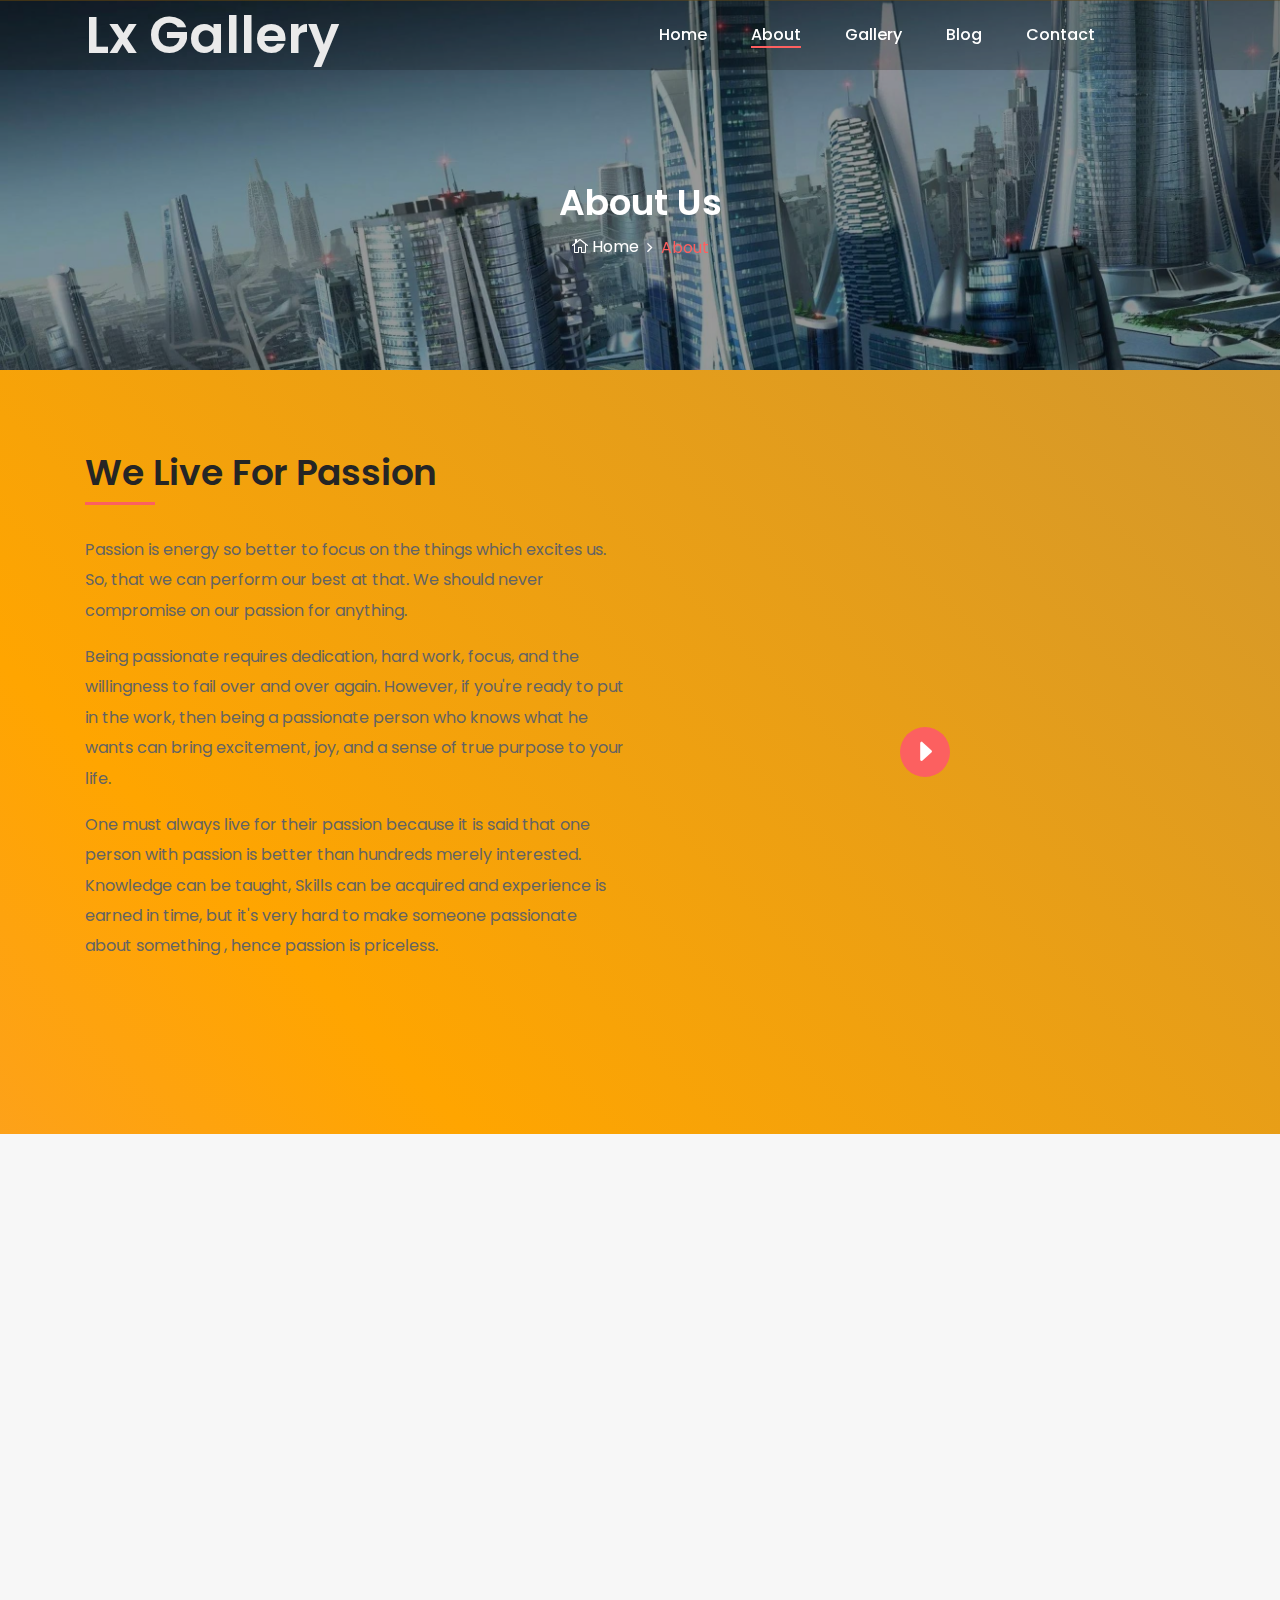
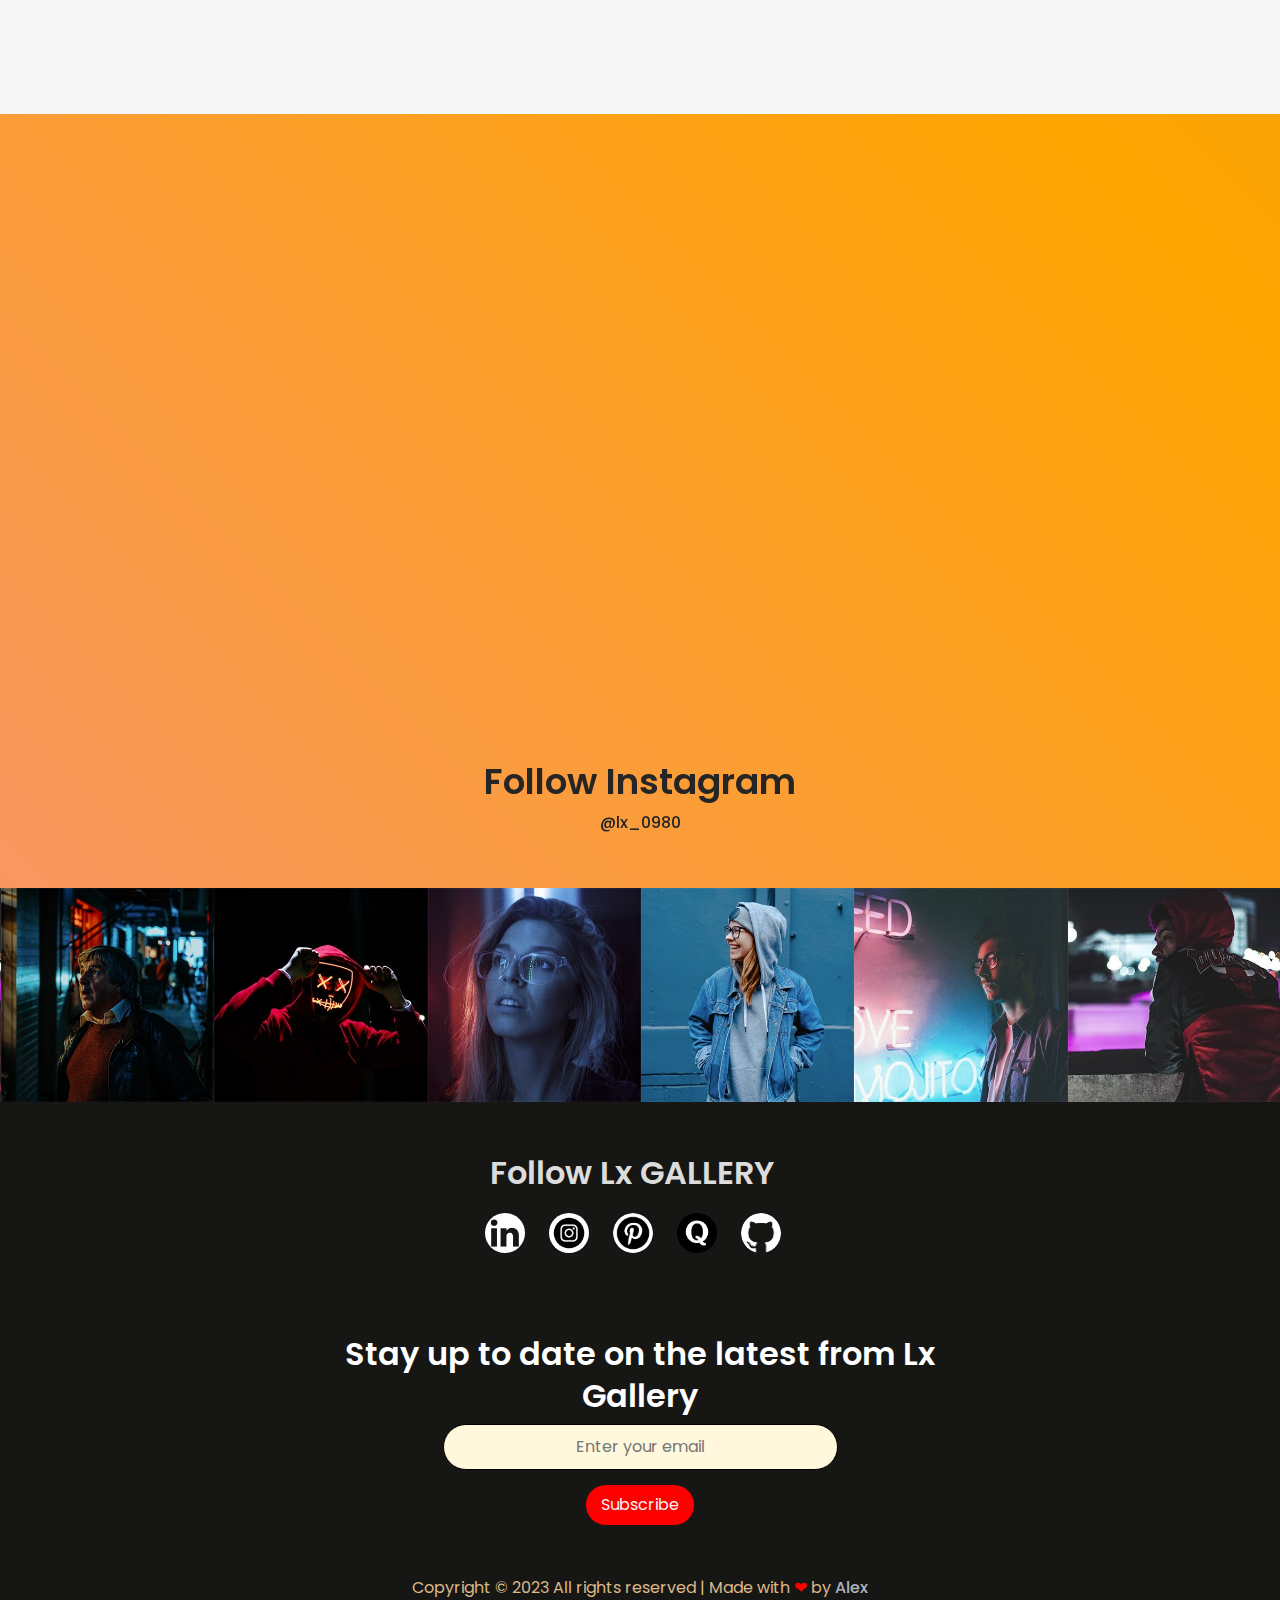
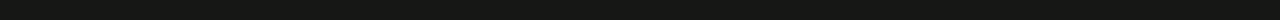
==== about.html @ 96fead8a "We go again" ====
<!DOCTYPE html>
<html lang="en">

<!-- Mirrored from preview.colorlib.com/theme/lx/about.html by HTTrack Website Copier/3.x [XR&CO'2014], Mon, 04 Oct 2021 17:30:33 GMT -->

<head>
    <meta charset="UTF-8">
    <meta name="description" content="">
    <meta http-equiv="X-UA-Compatible" content="IE=edge">
    <meta name="viewport" content="width=device-width, initial-scale=1, shrink-to-fit=no">

    <title>Lx Gallery | About</title>
    <link rel="stylesheet" href="https://cdnjs.cloudflare.com/ajax/libs/font-awesome/6.0.0-beta2/css/all.min.css"
        integrity="sha512-YWzhKL2whUzgiheMoBFwW8CKV4qpHQAEuvilg9FAn5VJUDwKZZxkJNuGM4XkWuk94WCrrwslk8yWNGmY1EduTA=="
        crossorigin="anonymous" referrerpolicy="no-referrer" />
    <link rel="icon" href="img/core-img/favicon.png">

    <link rel="stylesheet" href="A.style.css.pagespeed.cf.0VivtDGN1d.css">

    <style>
        h1 {
            color: #eaeaea;
        }

        @media only screen and (max-width: 767px) {
            h1 {
                font-size: 1.8rem;
            }

            .classy-nav-container .classy-navbar .nav-brand {
                max-width: fit-content;
                margin-right: 15px;
            }
        }
    </style>
</head>

<body>

    <div id="preloader">
        <div class="loader"></div>
    </div>


    <div class="top-search-area">
        <div class="modal fade" id="searchModal" tabindex="-1" role="dialog" aria-hidden="true">
            <div class="modal-dialog modal-dialog-centered" role="document">
                <div class="modal-content">
                    <div class="modal-body">

                        <button type="button" class="btn close-btn" data-dismiss="modal" style="font-size: 18px;"><i
                                class="fas fa-times-circle"></i> </button>

                        <form action="https://preview.colorlib.com/theme/lx/index.html" method="post">
                            <input type="search" name="top-search-bar" class="form-control"
                                placeholder="Search and hit enter...">
                            <button type="submit">Search</button>
                        </form>
                    </div>
                </div>
            </div>
        </div>
    </div>



    <header class="header-area">

        <div class="main-header-area">
            <div class="classy-nav-container breakpoint-off">
                <div class="container">

                    <nav class="classy-navbar justify-content-between" id="lxNav">

                        <a class="nav-brand" href="index.html">
                            <h1>Lx Gallery</h1>
                        </a>

                        <div class="classy-navbar-toggler">
                            <span class="navbarToggler"><span></span><span></span><span></span></span>
                        </div>

                        <div class="classy-menu">

                            <div class="classycloseIcon">
                                <div class="cross-wrap"><span class="top"></span><span class="bottom"></span></div>
                            </div>

                            <div class="classynav">
                                <ul id="nav">
                                    <li><a href="index.html">Home</a></li>
                                    <li class="active"><a href="about.html">About</a></li>
                                    <li><a href="gallery.html">Gallery</a></li>
                                    <li><a href="blog.html">Blog</a></li>
                                    <li><a href="contact.html">Contact</a></li>
                                </ul>

                                <div class="search-icon" data-toggle="modal" data-target="#searchModal"> <i
                                        class="fa fa-search" aria-hidden="true"></i> </div>
                            </div>

                        </div>
                    </nav>
                </div>
            </div>
        </div>
    </header>


    <section class="breadcrumb-area bg-img bg-overlay jarallax" style="background-image: url(img/lx-imges/lx4.jpg);">
        <div class="container h-100">
            <div class="row h-100 align-items-center">
                <div class="col-12">
                    <div class="breadcrumb-content text-center">
                        <h2 class="page-title">About Us</h2>
                        <nav aria-label="breadcrumb">
                            <ol class="breadcrumb justify-content-center">
                                <li class="breadcrumb-item"><a href="index.html"><i class="icon_house_alt"></i> Home</a>
                                </li>
                                <li class="breadcrumb-item active" aria-current="page">About</li>
                            </ol>
                        </nav>
                    </div>
                </div>
            </div>
        </div>
    </section>


    <div class="about-us-area section-padding-80-0 clearfix">
        <div class="container">
            <div class="row align-items-center">
                <div class="col-12 col-lg-6">
                    <div class="about-us-content mb-80">
                        <h3 class="wow fadeInUp" data-wow-delay="100ms">We Live For Passion</h3>
                        <div class="line wow fadeInUp" data-wow-delay="200ms"></div>
                        <p class="wow fadeInUp simple-text-color" data-wow-delay="300ms">Passion is energy so better to
                            focus on the
                            things which excites us. So, that we can perform our best at that. We should never
                            compromise on our passion for anything.</p>
                        <p class="wow fadeInUp simple-text-color" data-wow-delay="250ms">Being passionate requires
                            dedication, hard work,
                            focus, and the willingness to fail over and over again. However, if you're ready to put in
                            the work, then being a passionate person who knows what he wants can bring excitement, joy,
                            and a sense of true purpose to your life.</p>
                        <p class="wow fadeInUp simple-text-color" data-wow-delay="400ms">One must always live for their
                            passion because it
                            is said that one person with passion is better than hundreds merely interested. Knowledge
                            can be taught, Skills can be
                            acquired and experience is earned in time, but it's very hard to make someone passionate
                            about something , hence passion is priceless.</p>
                        <a class="btn lx-btn btn-2 mt-30 wow fadeInUp" data-wow-delay="300ms"
                            href="contact.html">Contact Us</a>
                    </div>
                </div>
                <div class="col-12 col-lg-6">
                    <div class="about-video-area mb-80 wow fadeInUp" data-wow-delay="100ms">
                        <img src="https://i.ibb.co/8MHrgJZ/ELYSIAN-FIELDS-3030.jpg" alt="">
                        <div class="video-icon">
                            <a target="__blank" class="video-play-btn" onclick="redirect()"><i
                                    class="arrow_triangle-right"></i></a>
                        </div>
                    </div>
                </div>
            </div>
        </div>
    </div>


    <section class="why-choose-us-area bg-gray section-padding-80-0 clearfix">
        <div class="container">
            <div class="row">
                <div class="col-12">
                    <div class="section-heading text-center wow fadeInUp" data-wow-delay="100ms">
                        <h2>Why Choose Us</h2>
                    </div>
                </div>
            </div>
            <div class="row">

                <div class="col-md-6 col-lg-4">
                    <div class="why-choose-us-content text-center mb-80 wow fadeInUp" data-wow-delay="100ms">
                        <div class="chosse-us-icon">
                            <i class="fa fa-film" aria-hidden="true"></i>
                        </div>
                        <h4>High Quality Images</h4>
                        <p>Images and photography fascinates everybody but we believe in quality and provide High
                            quality images which are best to see, to show, to set. </p>
                    </div>
                </div>

                <div class="col-md-6 col-lg-4">
                    <div class="why-choose-us-content text-center mb-80 wow fadeInUp" data-wow-delay="300ms">
                        <div class="chosse-us-icon">
                            <i class="fa fa-pencil" aria-hidden="true"></i>
                        </div>
                        <h4>Abundant Experience</h4>
                        <p>Experiences makes a man perfect at everything. With a sufficient abundant experienced
                            phtographers we provide you the best images.</p>
                    </div>
                </div>

                <div class="col-md-6 col-lg-4">
                    <div class="why-choose-us-content text-center mb-80 wow fadeInUp" data-wow-delay="500ms">
                        <div class="chosse-us-icon">
                            <i class="fa fa-camera" aria-hidden="true"></i>
                        </div>
                        <h4>Modern Equipments</h4>
                        <p>With modern and updated equipments we are able to capture every moment in an attractive
                            manner. We use latest equipments.</p>
                    </div>
                </div>
            </div>
        </div>
    </section>


    <section class="our-team-area section-padding-80-50">
        <div class="container">
            <div class="row">
                <div class="col-12">
                    <div class="section-heading text-center wow fadeInUp" data-wow-delay="100ms">
                        <h2>Our Team</h2>
                    </div>
                </div>
            </div>
            <div class="row">

                <div class="col-md-6 col-xl-3">
                    <div class="team-content-area text-center mb-30 wow fadeInUp" data-wow-delay="100ms">
                        <div class="member-thumb">
                            <img src="img/bg-img/0AIB_github.jpg" alt="">
                        </div>
                        <h5>Lx</h5>
                        <span>Developer</span>
                        <div class="member-social-info">
                            <a href="https://github.com/0AIB" target="_blank" style="font-size: 18px; "><i
                                    class="fab fa-github" aria-hidden="true"></i></a>
                            <a href="https://www.twitter.com/Lx0980" target="_blank" style="font-size: 18px; "> <i
                                    class="fa fa-twitter" aria-hidden="true"></i> </a>
                            <a href="https://www.linkedin.com/in/lx-rn-1310b0256" target="_blank"
                                style="font-size: 18px; "> <i class="fa fa-linkedin" aria-hidden="true"></i> </a>
                            <a href="https://in.pinterest.com/Lx0980" target="_blank" style="font-size: 18px; "> <i
                                    class="fa fa-pinterest" aria-hidden="true"></i> </a>
                        </div>
                    </div>
                </div>

                <div class="col-md-6 col-xl-3">
                    <div class="team-content-area text-center mb-30 wow fadeInUp" data-wow-delay="300ms">
                        <div class="member-thumb">
                            <img src="img/bg-img/20.jpg" alt="">
                        </div>
                        <h5>Tommy Kim</h5>
                        <span>Photographer</span>
                        <div class="member-social-info">
                            <a href="https://www.facebook.com" target="_blank" style="font-size: 18px; "><i
                                    class="fab fa-facebook" aria-hidden="true"></i></a>
                            <a href="https://www.twitter.com/Lx0980/" target="_blank" style="font-size: 18px; "> <i
                                    class="fa fa-twitter" aria-hidden="true"></i> </a>
                            <a href="https://www.linkedin.com/in/lx-rn-1310b0256" target="_blank"
                                style="font-size: 18px; "> <i class="fa fa-linkedin" aria-hidden="true"></i> </a>
                            <a href="https://in.pinterest.com/Lx0980/" target="_blank" style="font-size: 18px; "> <i
                                    class="fa fa-pinterest" aria-hidden="true"></i> </a>
                        </div>
                    </div>
                </div>

                <div class="col-md-6 col-xl-3">
                    <div class="team-content-area text-center mb-30 wow fadeInUp" data-wow-delay="500ms">
                        <div class="member-thumb">
                            <img src="img/bg-img/21.jpg" alt="">
                        </div>
                        <h5>Max McCormick</h5>
                        <span>Photographer</span>
                        <div class="member-social-info">
                            <a href="https://t.me/LxChatGroup" target="_blank" style="font-size: 18px; "><i
                                    class="fab fa-telegram" aria-hidden="true"></i></a>
                            <a href="https://www.twitter.com/Lx0980" target="_blank" style="font-size: 18px; "> <i
                                    class="fa fa-twitter" aria-hidden="true"></i> </a>
                            <a href="https://www.linkedin.com/in/lx-rn-1310b0256" target="_blank"
                                style="font-size: 18px; "> <i class="fa fa-linkedin" aria-hidden="true"></i> </a>
                            <a href="https://in.pinterest.com/Lx0980" target="_blank" style="font-size: 18px; "> <i
                                    class="fa fa-pinterest" aria-hidden="true"></i> </a>
                        </div>
                    </div>
                </div>

                <div class="col-md-6 col-xl-3">
                    <div class="team-content-area text-center mb-30 wow fadeInUp" data-wow-delay="700ms">
                        <div class="member-thumb">
                            <img src="img/bg-img/22.jpg" alt="">
                        </div>
                        <h5>Robert Ward</h5>
                        <span>Photographer</span>
                        <div class="member-social-info">
                            <a href="https://t.me/LxChatGroup" target="_blank" style="font-size: 18px; "><i
                                    class="fab fa-telegram" aria-hidden="true"></i></a>
                            <a href="https://www.twitter.com/Lx0980" target="_blank" style="font-size: 18px; "> <i
                                    class="fa fa-twitter" aria-hidden="true"></i> </a>
                            <a href="https://www.linkedin.com/in/lx-rn-1310b0256/" target="_blank"
                                style="font-size: 18px; "> <i class="fa fa-linkedin" aria-hidden="true"></i> </a>
                            <a href="https://in.pinterest.com/Lx0980" target="_blank" style="font-size: 18px; "> <i
                                    class="fa fa-pinterest" aria-hidden="true"></i> </a>
                        </div>
                    </div>
                </div>
            </div>
        </div>
    </section>


    <div class="follow-area clearfix">
        <div class="container">
            <div class="row">
                <div class="col-12">
                    <div class="section-heading text-center">
                        <h2>Follow Instagram</h2>
                        <p><a href="https://www.instagram.com/lx_0980/">@lx_0980</a></p>
                    </div>
                </div>
            </div>
        </div>

        <div class="instragram-feed-area owl-carousel">

            <div class="single-instagram-item">
                <img src="img/bg-img/x11.jpg.pagespeed.ic.EUL6KdRKnX.jpg" alt="">
                <div class="instagram-hover-content text-center d-flex align-items-center justify-content-center">
                    <a href="#" style="font-size: 18px;">
                        <i class="fa fa-instagram" aria-hidden="true"></i>
                        <span>Lx_0980</span>
                    </a>
                </div>
            </div>

            <div class="single-instagram-item">
                <img src="img/bg-img/x12.jpg.pagespeed.ic.KtvCPGmp2L.jpg" alt="">
                <div class="instagram-hover-content text-center d-flex align-items-center justify-content-center">
                    <a href="#" style="font-size: 18px;">
                        <i class="fa fa-instagram" aria-hidden="true"></i>
                        <span>Lx_0980</span>
                    </a>
                </div>
            </div>

            <div class="single-instagram-item">
                <img src="img/bg-img/x13.jpg.pagespeed.ic.Yyn_qfYWhe.jpg" alt="">
                <div class="instagram-hover-content text-center d-flex align-items-center justify-content-center">
                    <a href="#" style="font-size: 18px;">
                        <i class="fa fa-instagram" aria-hidden="true"></i>
                        <span>Lx_0980</span>
                    </a>
                </div>
            </div>

            <div class="single-instagram-item">
                <img src="img/bg-img/x14.jpg.pagespeed.ic.HrODpshf0G.jpg" alt="">
                <div class="instagram-hover-content text-center d-flex align-items-center justify-content-center">
                    <a href="#" style="font-size: 18px;">
                        <i class="fa fa-instagram" aria-hidden="true"></i>
                        <span>Lx_0980</span>
                    </a>
                </div>
            </div>

            <div class="single-instagram-item">
                <img src="img/bg-img/x15.jpg.pagespeed.ic.E9v-lQJEPj.jpg" alt="">
                <div class="instagram-hover-content text-center d-flex align-items-center justify-content-center">
                    <a href="#" style="font-size: 18px;">
                        <i class="fa fa-instagram" aria-hidden="true"></i>
                        <span>Lx_0980</span>
                    </a>
                </div>
            </div>

            <div class="single-instagram-item">
                <img src="img/bg-img/x16.jpg.pagespeed.ic._rIX_EXu7n.jpg" alt="">
                <div class="instagram-hover-content text-center d-flex align-items-center justify-content-center">
                    <a href="#" style="font-size: 18px;">
                        <i class="fa fa-instagram" aria-hidden="true"></i>
                        <span>Lx_0980</span>
                    </a>
                </div>
            </div>
        </div>
    </div>


    <footer>
        <div class="wrapper">
            <div class="containerUp">
                <div class="social-info">
                    <h2>Follow Lx GALLERY</h2>
                    <div class="icons">

                        <a href="https://www.linkedin.com/in/lx-rn-1310b0256" target="_blank"><img
                                src="./img/footer-icons/pinpng.com-linkedin-png-533635.png"></a>
                        <a href="https://www.instagram.com/lx_0980" target="_blank"><img
                                src="./img/footer-icons/insta.jpg"></a>
                         <a href="https://in.pinterest.com/Lx0980/" target="_blank"><img
                                src="./img/footer-icons/pinterest-new.png"></a>
                        <a href="https://www.quora.com/profile/Lx0980" target="_blank"><img
                                src="./img/footer-icons/quora.png"></a>
                        <a href="https://github.com/0AIB" target="_blank"><img
                                src="./img/footer-icons/gtihub.png"></a>

                    </div>
                </div>
                <div class="connect">
                    <h2>Stay up to date on the latest from Lx Gallery</h2>
                    <form>
                        <input type="email" placeholder="Enter your email">
                        <button>Subscribe</button>
                    </form>
                </div>
            </div>
            <hr>
            <div class="containerDown">
                <div class="last">
                    <p>Copyright © 2023 All rights reserved | Made with <span class="heart">❤</span> by <a href="#"
                            target="_blank">Alex</a></p>
                </div>
            </div>
        </div>
    </footer>


    <script src="js/jquery.min.js"></script>

    <script src="js/popper.min.js%2bbootstrap.min.js.pagespeed.jc.9S4FA15Zn6.js"></script>
    <script>
        eval(mod_pagespeed_2mSwO3vn68);
    </script>

    <script>
        eval(mod_pagespeed_aQrG1NKKxL);
    </script>

    <script src="js/lx.bundle.js"></script>

    <script src="js/default-assets/active.js"></script>

    <script async src="https://www.googletagmanager.com/gtag/js?id=UA-23581568-13"></script>
    <script>
        window.dataLayer = window.dataLayer || [];
        function redirect() {
            window.location.href = "https://youtu.be/9WZVhs7TDdA"
        }
        function gtag() {
            dataLayer.push(arguments);
        }
        gtag('js', new Date());

        gtag('config', 'UA-23581568-13');
    </script>
    <script defer src="../../../static.cloudflareinsights.com/beacon.min.js"
        data-cf-beacon='{"rayId":"6990232658ee1baa","token":"cd0b4b3a733644fc843ef0b185f98241","version":"2021.9.0","si":100}'></script>
</body>

<!-- Mirrored from preview.colorlib.com/theme/lx/about.html by HTTrack Website Copier/3.x [XR&CO'2014], Mon, 04 Oct 2021 17:30:38 GMT -->

</html>
---- A.style.css.pagespeed.cf.0VivtDGN1d.css ----
@import url(https://fonts.googleapis.com/css?family=Poppins:100,200,300,400,500,600,700);
@import url(css/bootstrap.min.css);
@import url(css/animate.css);
@import url(css/default-assets/classy-nav.css);
@import url(css/owl.carousel.min.css);
@import url(css/magnific-popup.css);
@import url(css/font-awesome.min.css);
@import url(css/default-assets/themify-icons.css);
@import url(css/style.css);
* {
  margin: 0;
  padding: 0
}

body {
  font-family: "Poppins", sans-serif;
  font-weight: 400;
  font-size: 16px;
  position: relative;
  z-index: auto
}

h1, h2, h3, h4, h5, h6 {
  font-family: "Poppins", sans-serif;
  color: #252525;
  line-height: 1.3;
  font-weight: 600
}

a, a:active, a:focus, a:hover {
  color: #252525;
  text-decoration: none;
  -webkit-transition-duration: 500ms;
  -o-transition-duration: 500ms;
  transition-duration: 500ms;
  outline: none;
  font-weight: 500
}

li {
  list-style: none
}

p {
  line-height: 1.9;
  color: #636363;
  font-size: 16px;
  font-weight: 400
}

img {
  width: 100%;
  height: auto
}

ul {
  margin: 0;
  padding: 0
}

ul li {
  margin: 0;
  padding: 0
}

.bg-overlay {
  position: relative;
  z-index: 1
}

.bg-overlay::after {
  position: absolute;
  content: "";
  height: 100%;
  width: 100%;
  top: 0;
  left: 0;
  z-index: -1;
  background-color: rgba(0, 0, 0, .4)
}

.bg-img {
  background-position: center center!important;
  background-size: cover!important;
  background-repeat: no-repeat!important
}

.jarallax {
  position: relative;
  z-index: 0
}

.jarallax>.jarallax-img {
  position: absolute;
  object-fit: cover;
  font-family: 'object-fit: cover';
  top: 0;
  left: 0;
  width: 100%;
  height: 100%;
  z-index: -1
}

.mfp-image-holder .mfp-close, .mfp-iframe-holder .mfp-close {
  position: fixed;
  z-index: 100;
  color: #fff;
  right: 20px;
  text-align: center;
  padding-right: 0;
  width: 100%;
  top: 20px;
  width: 30px;
  background: #fc6060;
  height: 30px;
  line-height: 30px
}

img.mfp-img {
  -webkit-box-shadow: 0 2px 40px 8px rgba(15, 15, 15, .15);
  box-shadow: 0 2px 40px 8px rgba(15, 15, 15, .15)
}

button.mfp-close, button.mfp-arrow {
  background: #fc6060
}

.mfp-bottom-bar {
  display: none!important
}

.mfp-bg {
  background-color: #000
}

.bg-transparent {
  background-color: transparent!important
}

.bg-gray {
  background-color: #f7f7f7!important
}

textarea:focus, input:focus {
  outline: none
}

textarea:invalid, input:invalid, textarea:required, input:required {
  box-shadow: none!important
}

.border {
  border-color: #ebebeb
}

.mfp-arrow-left::after {
  border-right-color: transparent
}

.mfp-arrow-left::before {
  border-right-color: #fff
}

.mfp-arrow-right::after {
  border-left-color: transparent
}

.mfp-arrow-right::before {
  border-left-color: #fff
}

.mt-15 {
  margin-top: 15px
}

.mt-30 {
  margin-top: 30px
}

.mt-40 {
  margin-top: 40px
}

.mt-50 {
  margin-top: 50px
}

.mt-70 {
  margin-top: 70px
}

.mt-80 {
  margin-top: 80px
}

.mt-100 {
  margin-top: 100px
}

.mt-150 {
  margin-top: 150px
}

.mr-15 {
  margin-right: 15px
}

.mr-30 {
  margin-right: 30px
}

.mr-50 {
  margin-right: 50px
}

.mr-100 {
  margin-right: 100px
}

.mb-10 {
  margin-bottom: 10px
}

.mb-15 {
  margin-bottom: 15px
}

.mb-30 {
  margin-bottom: 30px
}

.mb-40 {
  margin-bottom: 40px
}

.mb-50 {
  margin-bottom: 50px
}

.mb-60 {
  margin-bottom: 60px
}

.mb-70 {
  margin-bottom: 70px
}

.mb-80 {
  margin-bottom: 80px
}

.mb-100 {
  margin-bottom: 100px
}

.ml-15 {
  margin-left: 15px
}

.ml-30 {
  margin-left: 30px
}

.ml-50 {
  margin-left: 50px
}

.ml-100 {
  margin-left: 100px
}

.pt-50 {
  padding-top: 50px!important
}

.section-padding-80 {
  padding-top: 80px;
  padding-bottom: 80px
}

.section-padding-0-80 {
  padding-top: 0;
  padding-bottom: 80px
}

.section-padding-80-0 {
  padding-top: 80px;
  padding-bottom: 0
}

.section-padding-80-50 {
  padding-top: 80px;
  padding-bottom: 50px
}

.section-padding-100 {
  padding-top: 100px;
  padding-bottom: 100px
}

.section-padding-0-100 {
  padding-top: 0;
  padding-bottom: 100px
}

.section-padding-100-0 {
  padding-top: 100px;
  padding-bottom: 0
}

#preloader {
  position: fixed;
  width: 100%;
  height: 100%;
  z-index: 9999999;
  top: 0;
  left: 0;
  background-color: #fff;
  display: -webkit-box;
  display: -ms-flexbox;
  display: flex;
  -webkit-box-align: center;
  -ms-flex-align: center;
  align-items: center;
  -webkit-box-pack: center;
  -ms-flex-pack: center;
  justify-content: center;
  overflow: hidden
}

.loader, .loader:before, .loader:after {
  border-radius: 50%;
  width: 2.5em;
  height: 2.5em;
  -webkit-animation-fill-mode: both;
  animation-fill-mode: both;
  -webkit-animation: load7 1.8s infinite ease-in-out;
  animation: load7 1.8s infinite ease-in-out
}

.loader {
  margin-top: -20px;
  color: #fc6060;
  font-size: 6px;
  position: relative;
  -webkit-transform: translateZ(0);
  -ms-transform: translateZ(0);
  transform: translateZ(0);
  -webkit-animation-delay: -.16s;
  animation-delay: -.16s
}

.loader:before, .loader:after {
  content: '';
  position: absolute;
  top: 0
}

.loader:before {
  left: -3.5em;
  -webkit-animation-delay: -.32s;
  animation-delay: -.32s
}

.loader:after {
  left: 3.5em
}

@-webkit-keyframes load7 {
  0%, 80%, 100% {
    box-shadow: 0 2.5em 0 -1.3em;
  }
  40% {
    box-shadow: 0 2.5em 0 0;
  }
}

@keyframes load7 {
  0%, 80%, 100% {
    box-shadow: 0 2.5em 0 -1.3em;
  }
  40% {
    box-shadow: 0 2.5em 0 0;
  }
}

.section-heading {
  position: relative;
  z-index: 1;
  margin-bottom: 50px
}

.section-heading h2 {
  font-size: 36px;
  text-transform: capitalize;
  margin-bottom: 5px;
  display: block;
  line-height: 1.2
}

@media only screen and (max-width:767px) {
  .section-heading h2 {
    font-size: 24px
  }
}

.section-heading p {
  margin-bottom: 0
}

.section-heading.white p, .section-heading.white h2 {
  color: #fff
}

#scrollUp {
  position: fixed;
  right: 40px;
  font-size: 20px;
  line-height: 40px;
  width: 40px;
  height: 40px;
  bottom: 40px;
  background-color: #fc6060;
  color: #fff;
  text-align: center;
  -webkit-transition-duration: 500ms;
  -o-transition-duration: 500ms;
  transition-duration: 500ms;
  border-radius: 50%;
  -webkit-box-shadow: 0 2px 40px 8px rgba(15, 15, 15, .15);
  box-shadow: 0 2px 40px 8px rgba(15, 15, 15, .15);
  z-index: 15962536
}

@media only screen and (max-width:767px) {
  #scrollUp {
    right: 20px;
    bottom: 20px
  }
}

#scrollUp:focus, #scrollUp:hover {
  background-color: #000;
  color: #fff
}

.btn:focus {
  box-shadow: none
}

.lx-btn {
  position: relative;
  z-index: 1;
  min-width: 160px;
  height: 46px;
  line-height: 42px;
  font-size: 16px;
  font-weight: 500;
  display: inline-block;
  padding: 0 30px;
  text-align: center;
  text-transform: capitalize;
  background-color: transparent;
  color: #fff;
  border: 2px solid #fc6060;
  border-radius: 60px;
  -webkit-transition-duration: 500ms;
  -o-transition-duration: 500ms;
  transition-duration: 500ms
}

.lx-btn.btn-2 {
  color: #252525
}

.lx-btn:focus, .lx-btn:hover {
  font-weight: 500;
  -webkit-box-shadow: 0 2px 40px 8px rgba(15, 15, 15, .15);
  box-shadow: 0 2px 40px 8px rgba(15, 15, 15, .15);
  background-color: #fc6060;
  color: #fff
}

.badges-btn {
  background-color: #ebebeb;
  padding: 5px 15px;
  display: inline-block;
  color: #636363;
  font-size: 12px;
  font-weight: 500;
  text-transform: uppercase;
  border-radius: 2px;
  -webkit-transition-duration: 500ms;
  -o-transition-duration: 500ms;
  transition-duration: 500ms;
  letter-spacing: 1px
}

.badges-btn:hover, .badges-btn:focus {
  background-color: #fc6060;
  color: #fff;
  font-weight: 500
}

.header-area {
  position: fixed;
  z-index: 100;
  width: 100%;
  -webkit-transition-duration: 500ms;
  -o-transition-duration: 500ms;
  transition-duration: 500ms;
  background-color: transparent
}

.header-area .search-icon {
  position: relative;
  z-index: 1;
  margin-left: 80px
}

.header-area .search-icon i {
  font-size: 18px;
  color: #fff;
  cursor: pointer;
  transition: 0.5s;
}
.header-area .search-icon i:hover {
  transition: 0.5s;
  color: #fc6060;
}

.top-search-area .modal {
  background-color: rgba(0, 0, 0, .7)
}

.top-search-area .modal-content .modal-body {
  padding: 50px
}

.top-search-area .modal-content .modal-body button.close-btn {
  position: absolute;
  top: 15px;
  right: 15px;
  z-index: 10;
  font-size: 14px
}

.top-search-area .modal-content .modal-body button.close-btn.btn {
  padding: 0;
  background-color: transparent
}

.top-search-area form {
  width: 100%;
  position: relative;
  z-index: 1
}

.top-search-area form input {
  width: 100%;
  height: 50px;
  border: none;
  -webkit-box-shadow: 0 0 30px 15px rgba(0, 0, 0, .08);
  box-shadow: 0 0 30px 15px rgba(0, 0, 0, .08);
  border-radius: 6px;
  font-size: 12px;
  font-style: italic;
  padding: 0 20px
}

.top-search-area form input:focus {
  -webkit-box-shadow: 0 0 30px 15px rgba(0, 0, 0, .08);
  box-shadow: 0 0 30px 15px rgba(0, 0, 0, .08)
}

.top-search-area form button {
  position: absolute;
  width: 100px;
  height: 50px;
  top: 0;
  right: 0;
  z-index: 10;
  border-radius: 0 6px 6px 0;
  border: none;
  background-color: #fc6060;
  font-weight: 600;
  font-size: 14px;
  text-transform: uppercase;
  text-align: center;
  color: #fff;
  cursor: pointer
}

.classy-nav-container {
  background-color: transparent;
  padding: 0
}

.classy-nav-container .classy-navbar {
  -webkit-transition-duration: 500ms;
  -o-transition-duration: 500ms;
  transition-duration: 500ms;
  height: 70px;
  padding: 0
}

@media only screen and (max-width:767px) {
  .classy-nav-container .classy-navbar .nav-brand {
    max-width: fit-content;
    margin-right: 15px
  }
}

.classy-nav-container .classy-navbar .classynav ul li a {
  font-size: 16px;
  text-transform: capitalize;
  color: #fff;
  font-weight: 500;
  padding: 0 20px
}

.classy-nav-container .classy-navbar .classynav ul li a:hover, .classy-nav-container .classy-navbar .classynav ul li a:focus {
  color: #fc6060
}

@media only screen and (min-width:992px) and (max-width:1199px) {
  .classy-nav-container .classy-navbar .classynav ul li a {
    font-size: 14px
  }
}

@media only screen and (min-width:768px) and (max-width:991px) {
  .classy-nav-container .classy-navbar .classynav ul li a {
    font-size: 14px;
    color: #252525
  }
  .classy-nav-container .classy-navbar .classynav ul li a:hover, .classy-nav-container .classy-navbar .classynav ul li a:focus {
    color: #fc6060
  }
}

@media only screen and (max-width:767px) {
  .classy-nav-container .classy-navbar .classynav ul li a {
    font-size: 14px;
    color: #252525
  }
  .classy-nav-container .classy-navbar .classynav ul li a:hover, .classy-nav-container .classy-navbar .classynav ul li a:focus {
    color: #fc6060
  }
}

.classy-nav-container .classy-navbar .classynav ul li.cn-dropdown-item ul li a, .classy-nav-container .classy-navbar .classynav ul li.megamenu-item ul li a {
  font-size: 14px;
  text-transform: capitalize;
  height: 42px;
  line-height: 42px;
  padding: 0 30px;
  color: #252525
}

.classy-nav-container .classy-navbar .classynav ul li.cn-dropdown-item ul li a:focus, .classy-nav-container .classy-navbar .classynav ul li.cn-dropdown-item ul li a:hover, .classy-nav-container .classy-navbar .classynav ul li.megamenu-item ul li a:focus, .classy-nav-container .classy-navbar .classynav ul li.megamenu-item ul li a:hover {
  color: #fc6060
}

.classynav ul li.active a {
  position: relative;
  z-index: 1
}

.classynav ul li.active a::before {
  width: calc(100% - 40px);
  height: 2px;
  background-color: #fc6060;
  position: absolute;
  bottom: 7px;
  left: 0;
  z-index: 1;
  content: '';
  left: 50%;
  transform: translateX(-50%)
}

@media only screen and (min-width:768px) and (max-width:991px) {
  .classynav ul li.active a::before {
    display: none
  }
}

@media only screen and (max-width:767px) {
  .classynav ul li.active a::before {
    display: none
  }
}

.classynav ul li.has-down>a::after, .classynav ul li.has-down.active>a::after, .classynav ul li.megamenu-item>a::after {
  color: #fc6060
}

.breakpoint-off .classynav ul li .dropdown, .breakpoint-off .classynav ul li .megamenu {
  width: 210px;
  -webkit-box-shadow: 0 2px 40px 8px rgba(15, 15, 15, .15);
  box-shadow: 0 2px 40px 8px rgba(15, 15, 15, .15);
  border-radius: 6px
}

.breakpoint-off .classynav ul li .megamenu {
  width: 100%
}

.classy-navbar-toggler .navbarToggler span {
  background-color: #252525
}

.main-header-area {
  position: relative;
  z-index: 1;
  background-color: transparent;
  -webkit-transition-duration: 500ms;
  -o-transition-duration: 500ms;
  transition-duration: 500ms;
  height: 70px;
  background-color: rgba(0, 0, 0, .2)
}

.main-header-area.sticky {
  background-color: #000
}

.classy-navbar-toggler .navbarToggler span {
  background-color: #fff
}

.welcome-area {
  position: relative;
  z-index: 1
}

.welcome-slides {
  position: relative;
  z-index: 1;
  overflow: hidden
}

.welcome-slides .owl-prev, .welcome-slides .owl-next {
  -webkit-transition-duration: 500ms;
  -o-transition-duration: 500ms;
  transition-duration: 500ms;
  width: 66px;
  height: 66px;
  border-radius: 50%;
  background-color: rgba(255, 255, 255, .1);
  position: absolute;
  top: 50%;
  left: 70px;
  margin-top: -33px;
  z-index: 10;
  text-align: center;
  line-height: 70px;
  color: #fff;
  font-size: 30px
}

.welcome-slides .owl-prev:hover, .welcome-slides .owl-prev:focus, .welcome-slides .owl-next:hover, .welcome-slides .owl-next:focus {
  background-color: #fc6060
}

@media only screen and (min-width:768px) and (max-width:991px) {
  .welcome-slides .owl-prev, .welcome-slides .owl-next {
    left: 30px
  }
}

@media only screen and (max-width:767px) {
  .welcome-slides .owl-prev, .welcome-slides .owl-next {
    width: 40px;
    left: 15px;
    height: 40px;
    font-size: 18px;
    line-height: 44px
  }
}

.welcome-slides .owl-next {
  left: auto;
  right: 70px
}

@media only screen and (min-width:768px) and (max-width:991px) {
  .welcome-slides .owl-next {
    right: 30px
  }
}

@media only screen and (max-width:767px) {
  .welcome-slides .owl-next {
    right: 15px
  }
}

.single-welcome-slide {
  position: relative;
  z-index: 2;
  width: 100%;
  height: 880px;
  background-color: #fc6060
}

@media only screen and (min-width:992px) and (max-width:1199px) {
  .single-welcome-slide {
    height: 750px
  }
}

@media only screen and (min-width:768px) and (max-width:991px) {
  .single-welcome-slide {
    height: 750px
  }
}

@media only screen and (max-width:767px) {
  .single-welcome-slide {
    height: 600px
  }
}

.single-welcome-slide .welcome-text {
  position: relative;
  z-index: 1
}

.single-welcome-slide .welcome-text h2 {
  font-weight: 700;
  font-size: 82px;
  display: block;
  margin-bottom: 0;
  background: -webkit-linear-gradient(#ff9696, #ffe89e);
  -webkit-background-clip: text;
  -webkit-text-fill-color: transparent
}

@media only screen and (max-width:767px) {
  .single-welcome-slide .welcome-text h2 {
    font-size: 42px
  }
}

.single-welcome-slide .welcome-text p {
  color: #fff;
  margin-bottom: 50px;
  display: block
}

.single-welcome-slide .welcome-text .hero-mail-contact {
  color: #fff;
  font-style: italic;
  text-decoration: underline
}

.single-welcome-slide .welcome-text .hero-mail-contact:hover, .single-welcome-slide .welcome-text .hero-mail-contact:focus {
  color: #fc6060
}

.footer-content {
  padding: 20px 0
}

.footer-content .copywrite-text {
  position: relative;
  z-index: 1
}

.footer-content .copywrite-text p {
  margin-bottom: 0;
  color: #252525
}

@media only screen and (max-width:767px) {
  .footer-content .copywrite-text p {
    font-size: 12px
  }
}

.footer-content .copywrite-text p a {
  color: #fc6060;
  font-weight: 400
}

@media only screen and (max-width:767px) {
  .footer-content .copywrite-text p a {
    font-size: 12px
  }
  .footer-content .footer-logo a img {
    max-width: 50px
  }
}

.footer-content .social-info a {
  color: #252525;
  font-size: 16px;
  margin-right: 20px
}

.footer-content .social-info a:last-child {
  margin-right: 0
}

@media only screen and (max-width:767px) {
  .footer-content .social-info a {
    margin-right: 5px;
    font-size: 12px
  }
}

.footer-content .social-info a:hover, .footer-content .social-info a:focus {
  color: #fc6060
}

.single-instagram-item {
  position: relative;
  z-index: 1;
  overflow: hidden;
  -webkit-transition-duration: 500ms;
  -o-transition-duration: 500ms;
  transition-duration: 500ms
}

.single-instagram-item img {
  width: 100%;
  -webkit-transition-duration: 1500ms;
  -o-transition-duration: 1500ms;
  transition-duration: 1500ms
}

.single-instagram-item .instagram-hover-content {
  width: 100%;
  height: 100%;
  position: absolute;
  top: 0;
  bottom: 0;
  left: 0;
  right: 0;
  background-color: rgba(252, 96, 96, .9);
  opacity: 0;
  visibility: hidden;
  -webkit-transition-duration: 500ms;
  -o-transition-duration: 500ms;
  transition-duration: 500ms
}

.single-instagram-item .instagram-hover-content a {
  text-align: center
}

.single-instagram-item .instagram-hover-content a i {
  color: #fff;
  font-size: 32px;
  display: block;
  margin-bottom: 15px
}

.single-instagram-item .instagram-hover-content a span {
  font-size: 14px;
  margin-bottom: 0;
  color: #fff
}

@media only screen and (min-width:992px) and (max-width:1199px) {
  .single-instagram-item .instagram-hover-content a span {
    font-size: 12px
  }
}

@media only screen and (min-width:768px) and (max-width:991px) {
  .single-instagram-item .instagram-hover-content a span {
    font-size: 12px
  }
}

@media only screen and (max-width:767px) {
  .single-instagram-item .instagram-hover-content a span {
    font-size: 12px
  }
}

.single-instagram-item:hover img {
  -webkit-transform: scale(1.1);
  -ms-transform: scale(1.1);
  transform: scale(1.1)
}

.single-instagram-item:hover .instagram-hover-content {
  opacity: 1;
  visibility: visible
}

.instagram-gallery-single-item:hover .instagram-hover-content .zoom-img {
  margin-top: 0;
  opacity: 1
}

.about-us-content h3 {
  font-size: 36px;
  display: block;
  margin-bottom: 5px
}

@media only screen and (max-width:767px) {
  .about-us-content h3 {
    font-size: 24px
  }
}

.about-us-content .line {
  height: 3px;
  width: 70px;
  background-color: #fc6060;
  margin-bottom: 30px
}

.about-video-area {
  position: relative;
  z-index: 1;
  border-radius: 10px
}

.about-video-area img {
  -webkit-box-shadow: 3px 0 24px rgba(0, 0, 0, .15);
  box-shadow: 3px 0 24px rgba(0, 0, 0, .15);
  width: 100%;
  border-radius: 10px
}

.about-video-area .video-icon a {
  position: absolute;
  top: 50%;
  left: 50%;
  z-index: 99;
  -webkit-transform: translate(-50%, -50%);
  -ms-transform: translate(-50%, -50%);
  transform: translate(-50%, -50%);
  color: #fff;
  height: 50px;
  width: 50px;
  display: inline-block;
  background-color: #fc6060;
  text-align: center;
  line-height: 56px;
  font-size: 38px;
  border-radius: 50%
}

.about-video-area .video-icon a::after {
  content: '';
  position: absolute;
  width: 0%;
  height: 0%;
  border-radius: 50%;
  background-color: transparent;
  top: 50%;
  left: 50%;
  -webkit-transform: translate(-50%, -50%);
  -ms-transform: translate(-50%, -50%);
  transform: translate(-50%, -50%);
  border: 2px solid #fc6060;
  -webkit-animation: video-icon 1200ms linear infinite;
  animation: video-icon 1200ms linear infinite;
  z-index: -10
}

.about-video-area .video-icon a:hover, .about-video-area .video-icon a:focus {
  background-color: #000
}

.about-video-area .video-icon a:hover::after, .about-video-area .video-icon a:focus::after {
  border: 2px solid #000
}

@-webkit-keyframes video-icon {
  0% {
    width: 0;
    height: 0;
    opacity: 1;
  }
  50% {
    width: 100%;
    height: 100%;
    opacity: 1;
  }
  100% {
    width: 200%;
    height: 200%;
    opacity: 0;
  }
}

@keyframes video-icon {
  0% {
    width: 0;
    height: 0;
    opacity: 1;
  }
  50% {
    width: 100%;
    height: 100%;
    opacity: 1;
  }
  100% {
    width: 200%;
    height: 200%;
    opacity: 0;
  }
}

.why-choose-us-content {
  -webkit-transition-duration: 800ms;
  -o-transition-duration: 800ms;
  transition-duration: 800ms;
  background-color: #fff;
  padding: 80px 30px 50px;
  border-radius: 10px;
  box-shadow: 3px 0 15px -1px rgba(0, 0, 0, .15);
  position: relative;
  z-index: 1;
  margin-top: 50px
}

.why-choose-us-content .chosse-us-icon {
  -webkit-transition-duration: 800ms;
  -o-transition-duration: 800ms;
  transition-duration: 800ms;
  height: 76px;
  width: 76px;
  background-color: #fc6060;
  display: inline-block;
  text-align: center;
  line-height: 76px;
  border-radius: 50%;
  color: #fff;
  font-size: 30px;
  position: absolute;
  top: -38px;
  left: 50%;
  margin-left: -38px
}

.why-choose-us-content h4 {
  font-size: 20px;
  font-weight: 500;
  margin-bottom: 15px;
  -webkit-transition-duration: 800ms;
  -o-transition-duration: 800ms;
  transition-duration: 800ms
}

.why-choose-us-content p {
  -webkit-transition-duration: 800ms;
  -o-transition-duration: 800ms;
  transition-duration: 800ms;
  font-size: 14px;
  margin-bottom: 0
}

.why-choose-us-content:hover, .why-choose-us-content:focus {
  background-color: #fc6060
}

.why-choose-us-content:hover .chosse-us-icon, .why-choose-us-content:focus .chosse-us-icon {
  background-color: #000;
  box-shadow: 0 5px 15px 2px rgba(255, 255, 255, .15)
}

.why-choose-us-content:hover h4, .why-choose-us-content:hover p, .why-choose-us-content:focus h4, .why-choose-us-content:focus p {
  color: #fff
}

.breadcrumb-area {
  position: relative;
  z-index: 1;
  height: 370px
}

@media only screen and (max-width:767px) {
  .breadcrumb-area {
    height: 240px
  }
}

.breadcrumb-area .page-title {
  color: #fff;
  font-size: 36px
}

@media only screen and (max-width:767px) {
  .breadcrumb-area .page-title {
    font-size: 24px
  }
}

.breadcrumb-content {
  position: relative;
  z-index: 1;
  margin-top: 70px
}

.breadcrumb-content .breadcrumb {
  padding: 0;
  background-color: transparent;
  margin-bottom: 0
}

.breadcrumb-content .breadcrumb .breadcrumb-item {
  color: #fc6060;
  font-weight: 400;
  font-size: 16px
}

.breadcrumb-content .breadcrumb .breadcrumb-item a {
  font-size: 16px;
  color: #fff;
  font-weight: 400
}

.breadcrumb-content .breadcrumb .breadcrumb-item a:hover, .breadcrumb-content .breadcrumb .breadcrumb-item a:focus {
  color: #fc6060
}

.breadcrumb-content .breadcrumb .breadcrumb-item+.breadcrumb-item::before {
  content: '\f105';
  color: #fff;
  font-family: "FontAwesome"
}

.breadcrumb-area.blog {
  height: 550px
}

.breadcrumb-area.blog .breadcrumb-content .post-catagory {
  padding: 2px 15px;
  border-radius: 2px;
  font-size: 12px;
  text-transform: uppercase;
  color: #fff;
  background-color: #fc6060;
  font-weight: 500;
  margin-bottom: 15px
}

.breadcrumb-area.blog .breadcrumb-content .post-catagory:hover, .breadcrumb-area.blog .breadcrumb-content .post-catagory:focus {
  font-weight: 500;
  background-color: #000
}

.breadcrumb-area.blog .breadcrumb-content .page-title {
  display: block;
  font-size: 48px;
  margin-bottom: 20px
}

@media only screen and (max-width:767px) {
  .breadcrumb-area.blog .breadcrumb-content .page-title {
    font-size: 30px
  }
}

.breadcrumb-area.blog .breadcrumb-content .post-meta {
  position: relative;
  z-index: 1;
  margin-bottom: 5px
}

.breadcrumb-area.blog .breadcrumb-content .post-meta a {
  position: relative;
  z-index: 1;
  font-size: 16px;
  color: #fff;
  font-weight: 500;
  margin-right: 21px
}

@media only screen and (max-width:767px) {
  .breadcrumb-area.blog .breadcrumb-content .post-meta a {
    font-size: 13px
  }
}

.breadcrumb-area.blog .breadcrumb-content .post-meta a::after {
  content: '|';
  position: absolute;
  top: 0;
  right: -11px;
  z-index: 1
}

.breadcrumb-area.blog .breadcrumb-content .post-meta a:last-child::after {
  display: none
}

.breadcrumb-area.blog .breadcrumb-content .post-meta a:hover, .breadcrumb-area.blog .breadcrumb-content .post-meta a:focus {
  color: #fc6060
}

.breadcrumb-area.blog .breadcrumb-content .post-meta a:hover::after, .breadcrumb-area.blog .breadcrumb-content .post-meta a:focus::after {
  color: #fff
}

.blog-details-text {
  position: relative;
  z-index: 1
}

.blog-details-text .row {
  margin-right: -5px;
  margin-left: -5px
}

.blog-details-text .row .col-12 {
  padding-right: 5px;
  padding-left: 5px
}

.blog-details-text p {
  font-size: 18px;
  margin-bottom: 20px
}

.lx-blockquote {
  position: relative;
  z-index: 1;
  margin-bottom: 30px;
  margin-top: 30px;
  border-left: 3px solid #fc6060;
  padding-left: 30px
}

.lx-blockquote h4 {
  margin-bottom: 15px;
  font-size: 24px;
  color: #161715;
  line-height: 1.5;
  font-weight: 400
}

@media only screen and (max-width:767px) {
  .lx-blockquote h4 {
    font-size: 18px
  }
}

.lx-blockquote h6 {
  font-size: 18px;
  color: #fc6060;
  text-transform: uppercase;
  margin-bottom: 0
}

@media only screen and (max-width:767px) {
  .lx-blockquote h6 {
    font-size: 14px
  }
}

.post-author-area {
  position: relative;
  z-index: 1
}

@media only screen and (max-width:767px) {
  .post-author-area {
    -ms-flex-wrap: wrap;
    flex-wrap: wrap
  }
  .post-author-area .popular-tags {
    -webkit-box-flex: 0;
    -ms-flex: 0 0 100%;
    flex: 0 0 100%;
    max-width: 100%;
    width: 100%;
    margin-bottom: 30px
  }
}

.post-author-area .popular-tags li {
  display: inline-block;
  float: left;
  margin: 3px
}

@media only screen and (max-width:767px) {
  .post-author-area .post-social-info {
    -webkit-box-flex: 0;
    -ms-flex: 0 0 100%;
    flex: 0 0 100%;
    max-width: 100%;
    width: 100%
  }
}

.post-author-area .post-social-info p {
  margin-bottom: 0;
  margin-right: 20px;
  color: #252525
}

.post-author-area .post-social-info a {
  display: inline-block;
  color: #625b66;
  margin-right: 20px;
  font-size: 14px
}

.post-author-area .post-social-info a:last-child {
  margin-right: 0
}

.post-author-area .post-social-info a:hover, .post-author-area .post-social-info a:focus {
  color: #fc6060
}

.lx-pager-area {
  position: relative;
  z-index: 1
}

.lx-pager-area .previous, .lx-pager-area .next {
  width: 100%;
  position: relative;
  z-index: 1;
  height: 290px
}

@media only screen and (max-width:767px) {
  .lx-pager-area .previous, .lx-pager-area .next {
    height: 180px
  }
}

.lx-pager-area .previous::after, .lx-pager-area .next::after {
  -webkit-transition-duration: 500ms;
  -o-transition-duration: 500ms;
  transition-duration: 500ms;
  width: 100%;
  height: 100%;
  position: absolute;
  z-index: 10;
  background-color: rgba(0, 0, 0, .7);
  top: 0;
  left: 0;
  content: '';
  opacity: 0;
  visibility: hidden
}

.lx-pager-area .previous .overlay-content, .lx-pager-area .next .overlay-content {
  position: absolute;
  width: 70%;
  height: 100%;
  top: 0;
  left: 15%;
  text-align: center;
  z-index: 100
}

.lx-pager-area .previous .overlay-content .post-title, .lx-pager-area .next .overlay-content .post-title {
  font-size: 24px;
  color: #fff;
  margin-bottom: 0
}

@media only screen and (max-width:767px) {
  .lx-pager-area .previous .overlay-content .post-title, .lx-pager-area .next .overlay-content .post-title {
    font-size: 14px
  }
}

.lx-pager-area .previous .overlay-content .post-title:hover, .lx-pager-area .previous .overlay-content .post-title:focus, .lx-pager-area .next .overlay-content .post-title:hover, .lx-pager-area .next .overlay-content .post-title:focus {
  color: #fc6060
}

.lx-pager-area .previous .overlay-content .previous-link, .lx-pager-area .previous .overlay-content .next-link, .lx-pager-area .next .overlay-content .previous-link, .lx-pager-area .next .overlay-content .next-link {
  -webkit-transition-duration: 500ms;
  -o-transition-duration: 500ms;
  transition-duration: 500ms;
  position: absolute;
  top: 50%;
  margin-top: -15px;
  left: -10%;
  width: 30px;
  height: 30px;
  line-height: 30px;
  font-size: 30px;
  color: #fff;
  z-index: 100;
  opacity: 0
}

.lx-pager-area .previous .overlay-content .previous-link:hover, .lx-pager-area .previous .overlay-content .previous-link:focus, .lx-pager-area .previous .overlay-content .next-link:hover, .lx-pager-area .previous .overlay-content .next-link:focus, .lx-pager-area .next .overlay-content .previous-link:hover, .lx-pager-area .next .overlay-content .previous-link:focus, .lx-pager-area .next .overlay-content .next-link:hover, .lx-pager-area .next .overlay-content .next-link:focus {
  color: #fc6060
}

.lx-pager-area .previous:hover::after, .lx-pager-area .previous:focus::after, .lx-pager-area .next:hover::after, .lx-pager-area .next:focus::after {
  opacity: 1;
  visibility: visible
}

.lx-pager-area .previous:hover .previous-link, .lx-pager-area .previous:hover .next-link, .lx-pager-area .previous:focus .previous-link, .lx-pager-area .previous:focus .next-link, .lx-pager-area .next:hover .previous-link, .lx-pager-area .next:hover .next-link, .lx-pager-area .next:focus .previous-link, .lx-pager-area .next:focus .next-link {
  opacity: 1
}

.lx-pager-area .next .overlay-content .next-link {
  left: auto;
  right: -10%
}

.pagination {
  position: relative;
  z-index: 1
}

.pagination .page-item:last-child .page-link {
  border-top-right-radius: 3px;
  border-bottom-right-radius: 3px
}

.pagination .page-item:first-child .page-link {
  margin-left: 0;
  border-top-left-radius: 3px;
  border-bottom-left-radius: 3px
}

.pagination .page-link {
  padding: 12px 15px;
  color: #252525;
  border: none;
  background-color: #f7f7f7;
  margin-right: 5px;
  border-radius: 3px
}

.pagination .page-link:hover, .pagination .page-link:focus {
  background-color: #fc6060;
  color: #fff;
  border-color: #fc6060
}

.pagination .page-link:focus {
  box-shadow: none
}

.comment_area {
  position: relative;
  z-index: 1;
  padding-bottom: 20px;
  border-bottom: 1px solid #ebebeb
}

.comment_area .single_comment_area {
  position: relative;
  z-index: 1
}

.comment_area .single_comment_area::after {
  position: absolute;
  width: 1px;
  background-color: #ebebeb;
  height: 100%;
  content: '';
  top: 0;
  left: 90px;
  z-index: 1
}

@media only screen and (max-width:767px) {
  .comment_area .single_comment_area::after {
    left: 50px
  }
}

.comment_area .single_comment_area .single_comment_area::after {
  display: none
}

.comment_area .comment-content {
  position: relative;
  z-index: 1;
  margin-bottom: 40px
}

.comment_area .comment-content .comment-author {
  -webkit-box-flex: 0;
  -ms-flex: 0 0 70px;
  flex: 0 0 70px;
  width: 70px;
  max-width: 70px;
  margin-right: 40px;
  border-radius: 50%
}

@media only screen and (max-width:767px) {
  .comment_area .comment-content .comment-author {
    -webkit-box-flex: 0;
    -ms-flex: 0 0 40px;
    flex: 0 0 40px;
    width: 40px;
    max-width: 40px;
    margin-right: 20px
  }
}

.comment_area .comment-content .comment-author img {
  border-radius: 50%
}

.comment_area .comment-content .comment-meta .post-date {
  font-size: 12px;
  text-transform: uppercase;
  display: block;
  margin-bottom: 5px;
  font-weight: 300;
  color: #b2b2b2;
  letter-spacing: 1px
}

.comment_area .comment-content .comment-meta .post-date:hover, .comment_area .comment-content .comment-meta .post-date:focus {
  color: #fc6060
}

.comment_area .comment-content .comment-meta h5 {
  margin-bottom: 5px;
  font-size: 18px
}

@media only screen and (max-width:767px) {
  .comment_area .comment-content .comment-meta h5 {
    font-size: 16px
  }
}

.comment_area .comment-content .comment-meta p {
  color: #636363;
  font-size: 14px
}

@media only screen and (max-width:767px) {
  .comment_area .comment-content .comment-meta p {
    font-size: 13px
  }
}

.comment_area .comment-content .comment-meta .like, .comment_area .comment-content .comment-meta .reply {
  display: inline-block;
  padding: 5px 25px 5px;
  font-size: 12px;
  font-weight: 600;
  border: 1px solid #ebebeb;
  text-transform: uppercase;
  border-radius: 2px
}

.comment_area .comment-content .comment-meta .like:focus, .comment_area .comment-content .comment-meta .like:hover, .comment_area .comment-content .comment-meta .reply:focus, .comment_area .comment-content .comment-meta .reply:hover {
  border-color: #fc6060;
  background-color: #fc6060;
  color: #fff
}

.comment_area .children {
  margin-left: 120px
}

@media only screen and (max-width:767px) {
  .comment_area .children {
    margin-left: 60px
  }
}

.comment_area .children .single_comment_area:last-of-type {
  margin-bottom: 0
}

.comment_area .children .single_comment_area .comment-author {
  margin-right: 20px
}

@media only screen and (max-width:767px) {
  .comment_area .children .single_comment_area .comment-author {
    margin-right: 10px
  }
}

.lx-blog-area {
  position: relative;
  z-index: 1
}

.lx-blog-area .row {
  margin-right: -5px;
  margin-left: -5px
}

.lx-blog-area .row .col-12 {
  padding-right: 5px;
  padding-left: 5px
}

.single-post-area {
  position: relative;
  z-index: 1;
  margin-bottom: 10px;
  -webkit-transition-duration: 500ms;
  -o-transition-duration: 500ms;
  transition-duration: 500ms
}

.single-post-area::after {
  position: absolute;
  width: 100%;
  height: 100%;
  top: 0;
  left: 0;
  background-color: rgba(0, 0, 0, .5);
  content: '';
  z-index: 1
}

.single-post-area .post-thumbnail {
  display: block;
  overflow: hidden
}

.single-post-area .post-thumbnail img {
  width: 100%;
  -webkit-transition-duration: 800ms;
  -o-transition-duration: 800ms;
  transition-duration: 800ms
}

.single-post-area .post-catagory {
  position: absolute;
  padding: 2px 15px;
  border-radius: 2px;
  font-size: 12px;
  text-transform: uppercase;
  color: #fff;
  background-color: #fc6060;
  top: 15px;
  right: 15px;
  z-index: 20;
  font-weight: 500
}

.single-post-area .post-catagory:hover, .single-post-area .post-catagory:focus {
  font-weight: 500;
  background-color: #000
}

.single-post-area .post-content {
  position: absolute;
  left: 30px;
  bottom: 30px;
  right: 30px;
  z-index: 100
}

.single-post-area .post-content .post-meta {
  position: relative;
  z-index: 1;
  margin-bottom: 5px
}

.single-post-area .post-content .post-meta a {
  position: relative;
  z-index: 1;
  font-size: 13px;
  color: #fff;
  font-weight: 300;
  margin-right: 21px
}

.single-post-area .post-content .post-meta a:last-child::after {
  content: '|';
  position: absolute;
  top: 0;
  left: -11px;
  z-index: 1
}

.single-post-area .post-content .post-meta a:hover, .single-post-area .post-content .post-meta a:focus {
  color: #fc6060
}

.single-post-area .post-content .post-meta a:hover::after, .single-post-area .post-content .post-meta a:focus::after {
  color: #fff
}

.single-post-area .post-content .post-title {
  font-size: 20px;
  color: #fff;
  margin-bottom: 0
}

@media only screen and (min-width:992px) and (max-width:1199px) {
  .single-post-area .post-content .post-title {
    font-size: 16px
  }
}

.single-post-area .post-content .post-title:hover, .single-post-area .post-content .post-title:focus {
  color: #fc6060
}

.single-post-area:hover .post-thumbnail img, .single-post-area:focus .post-thumbnail img {
  -webkit-transform: scale(1.4) rotate(10deg);
  -ms-transform: scale(1.4) rotate(10deg);
  transform: scale(1.4) rotate(10deg)
}

.related-news-area {
  position: relative;
  z-index: 1
}

.related-news-area .row {
  margin-right: -5px;
  margin-left: -5px
}

.related-news-area .row .col-12 {
  padding-right: 5px;
  padding-left: 5px
}

.team-content-area {
  position: relative;
  z-index: 1;
  padding: 40px;
  -webkit-box-shadow: 0 4px 20px 3px rgba(0, 0, 0, .1);
  box-shadow: 0 4px 20px 3px rgba(0, 0, 0, .1);
  border-radius: 10px;
  text-align: center;
  -webkit-transition-duration: 500ms;
  -o-transition-duration: 500ms;
  transition-duration: 500ms;
  background-color: #fff
}

.team-content-area .member-thumb {
  margin: 0 auto 40px;
  width: 165px
}

.team-content-area .member-thumb img {
  -webkit-transition-duration: 500ms;
  -o-transition-duration: 500ms;
  transition-duration: 500ms;
  width: 100%;
  border-radius: 50%
}

.team-content-area h5 {
  -webkit-transition-duration: 500ms;
  -o-transition-duration: 500ms;
  transition-duration: 500ms;
  font-size: 20px;
  font-weight: 500;
  margin-bottom: 0
}

.team-content-area span {
  -webkit-transition-duration: 500ms;
  -o-transition-duration: 500ms;
  transition-duration: 500ms;
  color: #fc6060;
  font-size: 12px;
  text-transform: uppercase
}

.team-content-area .member-social-info {
  position: relative;
  z-index: 1;
  margin-top: 30px
}

.team-content-area .member-social-info a {
  color: #636363;
  font-size: 16px;
  margin: 0 10px;
  -webkit-transition-duration: 500ms;
  -o-transition-duration: 500ms;
  transition-duration: 500ms
}

.team-content-area .member-social-info a:hover, .team-content-area .member-social-info a:focus {
  color: #fc6060
}

.team-content-area:hover, .team-content-area:focus {
  background-color: #fc6060
}

.team-content-area:hover .member-thumb img, .team-content-area:focus .member-thumb img {
  -webkit-transform: rotate(25deg);
  -ms-transform: rotate(25deg);
  transform: rotate(25deg)
}

.team-content-area:hover h5, .team-content-area:hover span, .team-content-area:focus h5, .team-content-area:focus span {
  color: #fff
}

.team-content-area:hover .member-social-info a, .team-content-area:focus .member-social-info a {
  color: #fff
}

.team-content-area:hover .member-social-info a:hover, .team-content-area:hover .member-social-info a:focus, .team-content-area:focus .member-social-info a:hover, .team-content-area:focus .member-social-info a:focus {
  color: #000
}

.lx-portfolio-area {
  position: relative;
  z-index: 1
}

.lx-portfolio-area .container-fluid {
  padding-right: 10%;
  padding-left: 10%
}

@media only screen and (min-width:992px) and (max-width:1199px) {
  .lx-portfolio-area .container-fluid {
    padding-right: 5%;
    padding-left: 5%
  }
}

@media only screen and (min-width:768px) and (max-width:991px) {
  .lx-portfolio-area .container-fluid {
    padding-right: 5%;
    padding-left: 5%
  }
}

@media only screen and (max-width:767px) {
  .lx-portfolio-area .container-fluid {
    padding-right: 5%;
    padding-left: 5%
  }
}

.lx-projects-menu {
  position: relative;
  z-index: 1;
  margin-bottom: 40px
}

.lx-projects-menu .portfolio-menu .btn {
  position: relative;
  z-index: 1;
  padding: 0;
  border: 0;
  background-color: transparent;
  font-size: 20px;
  font-weight: 600;
  border-radius: 0;
  margin: 0 25px;
  -webkit-transition-duration: 500ms;
  -o-transition-duration: 500ms;
  transition-duration: 500ms
}

@media only screen and (max-width:767px) {
  .lx-projects-menu .portfolio-menu .btn {
    font-size: 14px;
    margin: 0 5px
  }
}

.lx-projects-menu .portfolio-menu .btn::after {
  -webkit-transition-duration: 500ms;
  -o-transition-duration: 500ms;
  transition-duration: 500ms;
  position: absolute;
  width: 0%;
  height: 3px;
  background-color: #fc6060;
  content: '';
  bottom: -5px;
  left: 0;
  right: 0;
  z-index: 1
}

.lx-projects-menu .portfolio-menu .btn.active::after {
  width: 100%
}

.single-portfolio-content {
  position: relative;
  z-index: 1;
  -webkit-transition-duration: 500ms;
  -o-transition-duration: 500ms;
  transition-duration: 500ms;
  overflow: hidden
}

.single-portfolio-content img {
  width: 100%;
  -webkit-transition-duration: 500ms;
  -o-transition-duration: 500ms;
  transition-duration: 500ms
}

.single-portfolio-content .hover-content {
  -webkit-transition-duration: 500ms;
  -o-transition-duration: 500ms;
  transition-duration: 500ms;
  position: absolute;
  width: 100%;
  height: 100%;
  top: 0;
  left: 0;
  right: 0;
  background-color: rgba(0, 0, 0, .6);
  opacity: 0;
  visibility: hidden;
  z-index: 10
}

.single-portfolio-content .hover-content a {
  position: absolute;
  top: 50%;
  left: 50%;
  margin-top: 0;
  margin-left: -26px;
  z-index: 100;
  display: inline-block;
  width: 52px;
  height: 52px;
  border-radius: 50%;
  background-color: #fc6060;
  text-align: center;
  line-height: 52px;
  font-size: 30px;
  color: #fff
}

.single-portfolio-content .hover-content a:hover, .single-portfolio-content .hover-content a:focus {
  background-color: #000
}

.single-portfolio-content:hover img, .single-portfolio-content:focus img {
  -webkit-transform: scale(1.2);
  -ms-transform: scale(1.2);
  transform: scale(1.2)
}

.single-portfolio-content:hover .hover-content, .single-portfolio-content:focus .hover-content {
  opacity: 1;
  visibility: visible
}

.single-portfolio-content:hover .hover-content a, .single-portfolio-content:focus .hover-content a {
  margin-top: -26px
}

.lx-contact-form .form-control {
  -webkit-transition-duration: 500ms;
  -o-transition-duration: 500ms;
  transition-duration: 500ms;
  width: 100%;
  height: 50px;
  padding: 0 20px;
  border-radius: 2px;
  color: #afb4bf;
  font-size: 14px;
  border: 1px solid #ebebeb
}

.lx-contact-form .form-control:focus {
  box-shadow: none;
  border-color: #fc6060
}

.lx-contact-form textarea.form-control {
  height: 120px;
  padding: 20px
}

.contact-area .contact-title {
  font-size: 56px
}

@media only screen and (max-width:767px) {
  .contact-area .contact-title {
    font-size: 30px
  }
}

.contact-area .contact-info p {
  font-size: 14px;
  margin-bottom: 5px
}

.contact-area .contact-info a {
  font-size: 16px
}

@media only screen and (min-width:992px) and (max-width:1199px) {
  .contact-area .contact-info a {
    font-size: 14px
  }
}

#map {
  height: 600px;
  width: 100%
}

@media only screen and (max-width:767px) {
  #map {
    height: 400px
  }
}

#map iframe {
  width: 100%;
  height: 100%;
  border: none!important;
  border-radius: 10px
}

footer {
  background-color: #161715;
  height: vh;
}

.wrapper {
  display: flex;
  flex-grow: 1;
  flex-direction: column;
  overflow: hidden;
}

.containerUp {
  display: flex;
  flex-direction: column;
}

.social-info {
  display: flex;
  flex-direction: column;
  margin: 40px auto;
  padding-right: 15px;
}

.social-info>.icons {
  margin: 0 auto;
  transition: 0.5s;
}

.social-info>h2 {
  text-align: center;
  color: gainsboro;
  margin: 10px;
}

.social-info>.icons>a>img {
  border-radius: 50%;
  height: 40px;
  width: 40px;
  margin: 10px;
  transition: 0.3s;
}

.social-info>.icons>a>img:hover {
  cursor: pointer;
  overflow: hidden;
  transform: scale(1.2);
}

.connect {
  display: flex;
  flex-direction: column;
  max-width: 680px;
  margin: 0 auto;
  text-align: center;
}

.connect>h2 {
  color: white;
  margin-top: 30px;
}

.connect>form {
  display: flex;
  flex-direction: column;
  align-items: flex-start;
  justify-content: center;
}

.connect>form>input {
  background-color: cornsilk;
  padding: 10px 15px;
  border: solid 1px;
  border-radius: 50px;
  width: 100%;
  max-width: 395px;
  text-align:center;
  margin: 0 auto;
}

.connect>form>button {
  margin: 15px auto;
  border: none;
  padding: 8px 15px;
  border-radius: 50px;
  background-color: red;
  color: whitesmoke;
  transition: 0.3s;
}

.connect>form>button:hover {
  letter-spacing: 1px;
  color: #ffe89e;
  outline-style: none;
}

.containerDown>a>h5 {
  color: #f7f7f7;
}

.containerDown>a>span {
  color: antiquewhite;
}

.containerDown {
  text-align: center;
}

.last>p {
  color: burlywood;
}

.last>p>.heart {
  color: red;
}

.last>p>a {
  color: #afb4bf;
}

@media only screen and (max-width: 750px) {
  body {
    background-color: lightblue;
  }
}

@media only screen and (min-width: 1170px) {
  .social-info {
    flex-grow: 2;
  }
}

/* moving body background   */

body {
  height: 100%;
  width: 100%;
  background: linear-gradient(45deg, yellow, violet, orange, grey);
  background-size: 300% 300%;
  animation: color 5s ease-in-out infinite;
}

@keyframes color {
  0% {
    background-position: 0 60%;
  }
  50% {
    background-position: 100% 50%;
  }
  100% {
    background-position: 0 50%;
  }
}
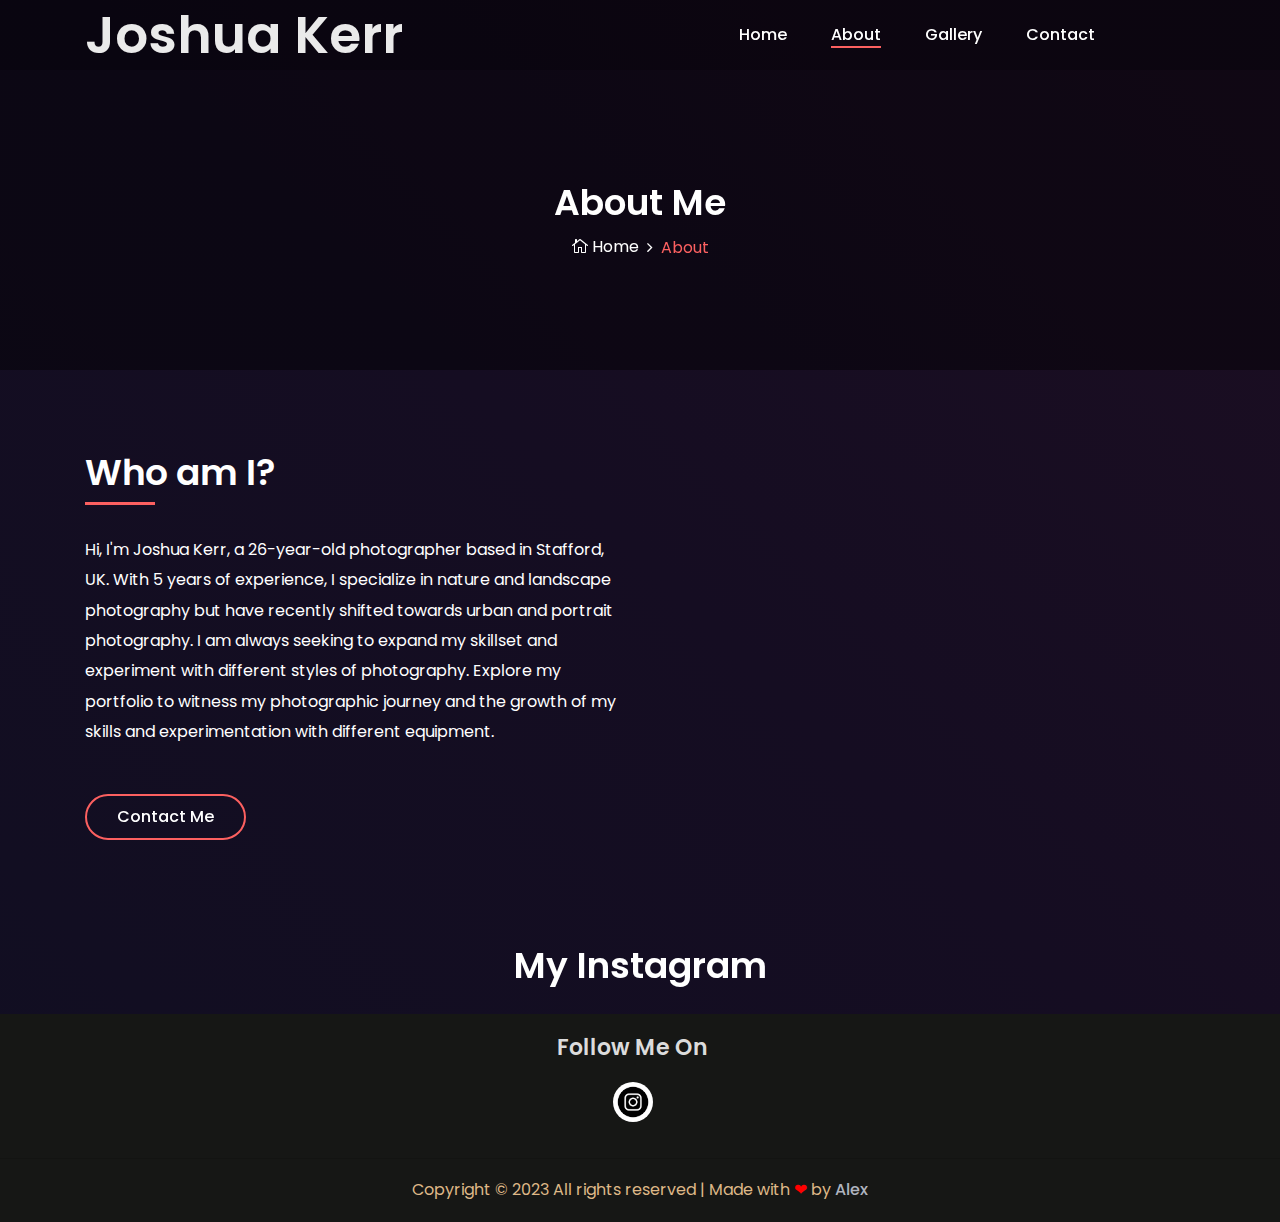
==== commit 3e4e60b0: "background colour changes" ====
--- a/about.html
+++ b/about.html
@@ -9,13 +9,15 @@
     <meta http-equiv="X-UA-Compatible" content="IE=edge">
     <meta name="viewport" content="width=device-width, initial-scale=1, shrink-to-fit=no">
 
-    <title>Lx Gallery | About</title>
+    <title>Joshua Kerr | About</title>
     <link rel="stylesheet" href="https://cdnjs.cloudflare.com/ajax/libs/font-awesome/6.0.0-beta2/css/all.min.css"
         integrity="sha512-YWzhKL2whUzgiheMoBFwW8CKV4qpHQAEuvilg9FAn5VJUDwKZZxkJNuGM4XkWuk94WCrrwslk8yWNGmY1EduTA=="
         crossorigin="anonymous" referrerpolicy="no-referrer" />
     <link rel="icon" href="img/core-img/favicon.png">
 
     <link rel="stylesheet" href="A.style.css.pagespeed.cf.0VivtDGN1d.css">
+
+    <link rel="stylesheet" href="style.css">
 
     <style>
         h1 {
@@ -73,7 +75,7 @@
                     <nav class="classy-navbar justify-content-between" id="lxNav">
 
                         <a class="nav-brand" href="index.html">
-                            <h1>Lx Gallery</h1>
+                            <h1>Joshua Kerr</h1>
                         </a>
 
                         <div class="classy-navbar-toggler">
@@ -91,7 +93,6 @@
                                     <li><a href="index.html">Home</a></li>
                                     <li class="active"><a href="about.html">About</a></li>
                                     <li><a href="gallery.html">Gallery</a></li>
-                                    <li><a href="blog.html">Blog</a></li>
                                     <li><a href="contact.html">Contact</a></li>
                                 </ul>
 
@@ -112,7 +113,7 @@
             <div class="row h-100 align-items-center">
                 <div class="col-12">
                     <div class="breadcrumb-content text-center">
-                        <h2 class="page-title">About Us</h2>
+                        <h2 class="page-title">About Me</h2>
                         <nav aria-label="breadcrumb">
                             <ol class="breadcrumb justify-content-center">
                                 <li class="breadcrumb-item"><a href="index.html"><i class="icon_house_alt"></i> Home</a>
@@ -132,34 +133,21 @@
             <div class="row align-items-center">
                 <div class="col-12 col-lg-6">
                     <div class="about-us-content mb-80">
-                        <h3 class="wow fadeInUp" data-wow-delay="100ms">We Live For Passion</h3>
+                        <h3 class="wow fadeInUp" data-wow-delay="100ms">Who am I?</h3>
                         <div class="line wow fadeInUp" data-wow-delay="200ms"></div>
-                        <p class="wow fadeInUp simple-text-color" data-wow-delay="300ms">Passion is energy so better to
-                            focus on the
-                            things which excites us. So, that we can perform our best at that. We should never
-                            compromise on our passion for anything.</p>
-                        <p class="wow fadeInUp simple-text-color" data-wow-delay="250ms">Being passionate requires
-                            dedication, hard work,
-                            focus, and the willingness to fail over and over again. However, if you're ready to put in
-                            the work, then being a passionate person who knows what he wants can bring excitement, joy,
-                            and a sense of true purpose to your life.</p>
-                        <p class="wow fadeInUp simple-text-color" data-wow-delay="400ms">One must always live for their
-                            passion because it
-                            is said that one person with passion is better than hundreds merely interested. Knowledge
-                            can be taught, Skills can be
-                            acquired and experience is earned in time, but it's very hard to make someone passionate
-                            about something , hence passion is priceless.</p>
+                        <p class="wow fadeInUp simple-text-color" data-wow-delay="300ms">Hi, I'm Joshua Kerr, a
+                            26-year-old photographer based in Stafford, UK. With 5 years of experience, I specialize in
+                            nature and landscape photography but have recently shifted towards urban and portrait
+                            photography. I am always seeking to expand my skillset and experiment with different styles
+                            of photography. Explore my portfolio to witness my photographic journey and the growth of my
+                            skills and experimentation with different equipment.</p>
                         <a class="btn lx-btn btn-2 mt-30 wow fadeInUp" data-wow-delay="300ms"
-                            href="contact.html">Contact Us</a>
+                            href="contact.html">Contact Me</a>
                     </div>
                 </div>
                 <div class="col-12 col-lg-6">
                     <div class="about-video-area mb-80 wow fadeInUp" data-wow-delay="100ms">
-                        <img src="https://i.ibb.co/8MHrgJZ/ELYSIAN-FIELDS-3030.jpg" alt="">
-                        <div class="video-icon">
-                            <a target="__blank" class="video-play-btn" onclick="redirect()"><i
-                                    class="arrow_triangle-right"></i></a>
-                        </div>
+                        <img src="img/lx-imges/aboutme.avif" alt="">
                     </div>
                 </div>
             </div>
@@ -167,12 +155,12 @@
     </div>
 
 
-    <section class="why-choose-us-area bg-gray section-padding-80-0 clearfix">
+    <!-- <section class="why-choose-us-area bg-gray section-padding-80-0 clearfix">
         <div class="container">
             <div class="row">
                 <div class="col-12">
                     <div class="section-heading text-center wow fadeInUp" data-wow-delay="100ms">
-                        <h2>Why Choose Us</h2>
+                        <h2>Why Choose Me</h2>
                     </div>
                 </div>
             </div>
@@ -212,10 +200,10 @@
                 </div>
             </div>
         </div>
-    </section>
-
-
-    <section class="our-team-area section-padding-80-50">
+    </section> -->
+
+
+    <!-- <section class="our-team-area section-padding-80-50">
         <div class="container">
             <div class="row">
                 <div class="col-12">
@@ -307,16 +295,17 @@
                 </div>
             </div>
         </div>
-    </section>
-
-
-    <div class="follow-area clearfix">
+    </section> -->
+
+
+    <section class="follow-area clearfix" data-aos="fade-right" data-aos-duration="3000">
         <div class="container">
             <div class="row">
                 <div class="col-12">
                     <div class="section-heading text-center">
-                        <h2>Follow Instagram</h2>
-                        <p><a href="https://www.instagram.com/lx_0980/">@lx_0980</a></p>
+                        <a href="https://www.instagram.com/mr_hewdo/">
+                            <h2>My Instagram</h2>
+                        </a>
                     </div>
                 </div>
             </div>
@@ -325,94 +314,78 @@
         <div class="instragram-feed-area owl-carousel">
 
             <div class="single-instagram-item">
-                <img src="img/bg-img/x11.jpg.pagespeed.ic.EUL6KdRKnX.jpg" alt="">
-                <div class="instagram-hover-content text-center d-flex align-items-center justify-content-center">
-                    <a href="#" style="font-size: 18px;">
-                        <i class="fa fa-instagram" aria-hidden="true"></i>
-                        <span>Lx_0980</span>
-                    </a>
-                </div>
-            </div>
-
-            <div class="single-instagram-item">
-                <img src="img/bg-img/x12.jpg.pagespeed.ic.KtvCPGmp2L.jpg" alt="">
-                <div class="instagram-hover-content text-center d-flex align-items-center justify-content-center">
-                    <a href="#" style="font-size: 18px;">
-                        <i class="fa fa-instagram" aria-hidden="true"></i>
-                        <span>Lx_0980</span>
-                    </a>
-                </div>
-            </div>
-
-            <div class="single-instagram-item">
-                <img src="img/bg-img/x13.jpg.pagespeed.ic.Yyn_qfYWhe.jpg" alt="">
-                <div class="instagram-hover-content text-center d-flex align-items-center justify-content-center">
-                    <a href="#" style="font-size: 18px;">
-                        <i class="fa fa-instagram" aria-hidden="true"></i>
-                        <span>Lx_0980</span>
-                    </a>
-                </div>
-            </div>
-
-            <div class="single-instagram-item">
-                <img src="img/bg-img/x14.jpg.pagespeed.ic.HrODpshf0G.jpg" alt="">
-                <div class="instagram-hover-content text-center d-flex align-items-center justify-content-center">
-                    <a href="#" style="font-size: 18px;">
-                        <i class="fa fa-instagram" aria-hidden="true"></i>
-                        <span>Lx_0980</span>
-                    </a>
-                </div>
-            </div>
-
-            <div class="single-instagram-item">
-                <img src="img/bg-img/x15.jpg.pagespeed.ic.E9v-lQJEPj.jpg" alt="">
-                <div class="instagram-hover-content text-center d-flex align-items-center justify-content-center">
-                    <a href="#" style="font-size: 18px;">
-                        <i class="fa fa-instagram" aria-hidden="true"></i>
-                        <span>Lx_0980</span>
-                    </a>
-                </div>
-            </div>
-
-            <div class="single-instagram-item">
-                <img src="img/bg-img/x16.jpg.pagespeed.ic._rIX_EXu7n.jpg" alt="">
-                <div class="instagram-hover-content text-center d-flex align-items-center justify-content-center">
-                    <a href="#" style="font-size: 18px;">
-                        <i class="fa fa-instagram" aria-hidden="true"></i>
-                        <span>Lx_0980</span>
-                    </a>
-                </div>
-            </div>
-        </div>
-    </div>
+                <img src="img/inst-img/1.avif" alt="">
+                <div class="instagram-hover-content text-center d-flex align-items-center justify-content-center">
+                    <a href="#" style="font-size: 18px;">
+                        <i class="fa fa-instagram" aria-hidden="true"></i>
+                        <span>@mr_hewdo</span>
+                    </a>
+                </div>
+            </div>
+
+            <div class="single-instagram-item">
+                <img src="img/inst-img/2.avif" alt="">
+                <div class="instagram-hover-content text-center d-flex align-items-center justify-content-center">
+                    <a href="#" style="font-size: 18px;">
+                        <i class="fa fa-instagram" aria-hidden="true"></i>
+                        <span>mr_hewdo</span>
+                    </a>
+                </div>
+            </div>
+
+            <div class="single-instagram-item">
+                <img src="img/inst-img/3.avif" alt="">
+                <div class="instagram-hover-content text-center d-flex align-items-center justify-content-center">
+                    <a href="#" style="font-size: 18px;">
+                        <i class="fa fa-instagram" aria-hidden="true"></i>
+                        <span>mr_hewdo
+                        </span>
+                    </a>
+                </div>
+            </div>
+
+            <div class="single-instagram-item">
+                <img src="img/inst-img/4.avif" alt="">
+                <div class="instagram-hover-content text-center d-flex align-items-center justify-content-center">
+                    <a href="#" style="font-size: 18px;">
+                        <i class="fa fa-instagram" aria-hidden="true"></i>
+                        <span>mr_hewdo</span>
+                    </a>
+                </div>
+            </div>
+
+            <div class="single-instagram-item">
+                <img src="img/inst-img/5.avif" alt="">
+                <div class="instagram-hover-content text-center d-flex align-items-center justify-content-center">
+                    <a href="#" style="font-size: 18px;">
+                        <i class="fa fa-instagram" aria-hidden="true"></i>
+                        <span>mr_hewdo</span>
+                    </a>
+                </div>
+            </div>
+
+            <div class="single-instagram-item">
+                <img src="img/inst-img/6.avif" alt="">
+                <div class="instagram-hover-content text-center d-flex align-items-center justify-content-center">
+                    <a href="#" style="font-size: 18px;">
+                        <i class="fa fa-instagram" aria-hidden="true"></i>
+                        <span>mr_hewdo</span>
+                    </a>
+                </div>
+            </div>
+        </div>
+    </section>
 
 
     <footer>
         <div class="wrapper">
             <div class="containerUp">
                 <div class="social-info">
-                    <h2>Follow Lx GALLERY</h2>
+                    <h2>Follow Me On</h2>
                     <div class="icons">
-
-                        <a href="https://www.linkedin.com/in/lx-rn-1310b0256" target="_blank"><img
-                                src="./img/footer-icons/pinpng.com-linkedin-png-533635.png"></a>
-                        <a href="https://www.instagram.com/lx_0980" target="_blank"><img
+                        <a href="https://www.instagram.com/mr_hewdo/" target="_blank"><img
                                 src="./img/footer-icons/insta.jpg"></a>
-                         <a href="https://in.pinterest.com/Lx0980/" target="_blank"><img
-                                src="./img/footer-icons/pinterest-new.png"></a>
-                        <a href="https://www.quora.com/profile/Lx0980" target="_blank"><img
-                                src="./img/footer-icons/quora.png"></a>
-                        <a href="https://github.com/0AIB" target="_blank"><img
-                                src="./img/footer-icons/gtihub.png"></a>
-
-                    </div>
-                </div>
-                <div class="connect">
-                    <h2>Stay up to date on the latest from Lx Gallery</h2>
-                    <form>
-                        <input type="email" placeholder="Enter your email">
-                        <button>Subscribe</button>
-                    </form>
+                    </div>
                 </div>
             </div>
             <hr>
@@ -460,4 +433,4 @@
 
 <!-- Mirrored from preview.colorlib.com/theme/lx/about.html by HTTrack Website Copier/3.x [XR&CO'2014], Mon, 04 Oct 2021 17:30:38 GMT -->
 
-</html>
+</html>--- a/A.style.css.pagespeed.cf.0VivtDGN1d.css
+++ b/A.style.css.pagespeed.cf.0VivtDGN1d.css
@@ -834,6 +834,7 @@
   display: block;
   margin-bottom: 0;
   background: -webkit-linear-gradient(#ff9696, #ffe89e);
+  background-clip: text;
   -webkit-background-clip: text;
   -webkit-text-fill-color: transparent
 }
@@ -1380,7 +1381,6 @@
 }
 
 .post-author-area .popular-tags li {
-  display: inline-block;
   float: left;
   margin: 3px
 }
--- a/style.css
+++ b/style.css
@@ -0,0 +1,2678 @@
+/* ------------------------------------------
+[Master Stylesheet]
+
+Template Name: Alime - Photography HTML Template
+Template Author: Colorlib
+Template Author URL: http://colorlib.com
+Version: 1.0.0
+Last Update: Feb 22, 2019
+
+
+[Tables of CSS Content]
+
++ body
+
+    - 01.0 Reboot CSS
+    - 02.0 Spacing CSS
+    - 03.0 Preloader CSS
+    - 04.0 Heading CSS
+    - 05.0 Backtotop CSS
+    - 06.0 Buttons CSS
+    - 07.0 Header CSS
+    - 08.0 Hero CSS
+    - 09.0 Follow CSS
+    - 10.0 About CSS
+    - 11.0 Breadcrumb CSS
+    - 12.0 Blog CSS
+    - 13.0 Team CSS
+    - 14.0 Gallery CSS
+    - 15.0 Contact CSS
+
+--------------------------------------------- */
+
+/* Import Fonts & All CSS */
+
+@import url("https://fonts.googleapis.com/css2?family=Poppins:ital,wght@0,300;0,400;0,500;0,700;0,900;1,900&display=swap");
+@import url(https://weloveiconfonts.com/api/?family=entypo);
+@import url("https://fonts.googleapis.com/css?family=Poppins:100,200,300,400,500,600,700");
+@import url(css/bootstrap.min.css);
+@import url(css/animate.css);
+@import url(css/default-assets/classy-nav.css);
+@import url(css/owl.carousel.min.css);
+@import url(css/magnific-popup.css);
+@import url(css/font-awesome.min.css);
+@import url(css/default-assets/themify-icons.css);
+@import url(css/style.css);
+/* :: 01.0 Reboot CSS */
+
+* {
+  margin: 0;
+  padding: 0;
+}
+
+body {
+  font-family: "Poppins", sans-serif;
+  font-weight: 400;
+  font-size: 16px;
+  position: relative;
+  z-index: auto;
+}
+
+::-webkit-scrollbar-track
+{
+	-webkit-box-shadow: inset 0 0 6px rgba(0,0,0,0.3);
+	background-color: #F5F5F5;
+}
+
+::-webkit-scrollbar
+{
+	width: 14px;
+	background-color: #F5F5F5;
+}
+
+::-webkit-scrollbar-thumb
+{
+	background-color: rgba(217, 2, 2, 0.945);	
+	background-image: -webkit-linear-gradient(45deg,
+	                                          rgba(255, 255, 255, .2) 25%,
+											  transparent 25%,
+											  transparent 50%,
+											  rgba(255, 255, 255, .2) 50%,
+											  rgba(255, 255, 255, .2) 75%,
+											  transparent 75%,
+											  transparent)
+}
+
+h1,
+h2,
+h3,
+h4,
+h5,
+h6 {
+  font-family: "Poppins", sans-serif;
+  color: #ffffff;
+  line-height: 1.3;
+  font-weight: 600;
+}
+
+[class^="entypo-"]:before {
+  font-family: "entypo", sans-serif;
+}
+
+#social-sidebar {
+  left: 0;
+  position: fixed;
+  top: 30%;
+  z-index: 2;
+}
+
+#social-sidebar li:first-child a {
+  border-top-right-radius: 5px;
+}
+
+#social-sidebar li:last-child a {
+  border-bottom-right-radius: 5px;
+}
+
+#social-sidebar a {
+  background: rgba(31, 30, 30, 0.7);
+  color: #fff;
+  text-decoration: none;
+  display: block;
+  height: 50px;
+  width: 50px;
+  font-size: 24px;
+  line-height: 50px;
+  position: relative;
+  text-align: center;
+  cursor: pointer;
+}
+
+#social-sidebar a:hover span {
+  left: 120%;
+  opacity: 1;
+}
+
+#social-sidebar a span {
+  font: 12px "Poppins", sans-serif;
+  text-transform: uppercase;
+  border-radius: 3px;
+  line-height: 24px;
+  left: -100%;
+  margin-top: -16px;
+  opacity: 0;
+  padding: 4px 8px;
+  position: absolute;
+  transition: opacity 0.3s, left 0.4s;
+  top: 50%;
+  z-index: -1;
+}
+
+#social-sidebar a span:before {
+  display: block;
+  height: 8px;
+  width: 8px;
+  left: -4px;
+  margin-top: -4px;
+  position: absolute;
+  top: 50%;
+  transform: rotate(45deg);
+}
+
+#social-sidebar a[class*="instagrem"]:hover,
+#social-sidebar a[class*="instagrem"] span,
+#social-sidebar a[class*="instagrem"] span:before {
+  background: #ea4c89;
+}
+
+a,
+a:active,
+a:focus,
+a:hover {
+  text-decoration: none;
+  -webkit-transition-duration: 500ms;
+  -o-transition-duration: 500ms;
+  transition-duration: 500ms;
+  outline: none;
+  font-weight: 500;
+}
+
+li {
+  list-style: none;
+}
+
+p {
+  line-height: 1.9;
+  color: #ffffff;
+  font-size: 16px;
+  font-weight: 400;
+}
+
+img {
+  width: 100%;
+  height: auto;
+}
+
+ul {
+  margin: 0;
+  padding: 0;
+}
+
+ul li {
+  margin: 0;
+  padding: 0;
+}
+
+.bg-overlay {
+  position: relative;
+  z-index: 1;
+}
+
+.bg-overlay::after {
+  position: absolute;
+  content: "";
+  height: 100%;
+  width: 100%;
+  top: 0;
+  left: 0;
+  z-index: -1;
+  background-color: rgba(0, 0, 0, 0.4);
+}
+
+.bg-img {
+  background-position: center center !important;
+  background-size: cover !important;
+  background-repeat: no-repeat !important;
+}
+
+.jarallax {
+  position: relative;
+  z-index: 0;
+}
+
+.jarallax > .jarallax-img {
+  position: absolute;
+  object-fit: cover;
+  font-family: "object-fit: cover";
+  top: 0;
+  left: 0;
+  width: 100%;
+  height: 100%;
+  z-index: -1;
+}
+
+.mfp-image-holder .mfp-close,
+.mfp-iframe-holder .mfp-close {
+  position: fixed;
+  z-index: 100;
+  color: #ffffff;
+  right: 20px;
+  text-align: center;
+  padding-right: 0;
+  width: 100%;
+  top: 20px;
+  width: 30px;
+  background: #fc6060;
+  height: 30px;
+  line-height: 30px;
+}
+
+img.mfp-img {
+  -webkit-box-shadow: 0 2px 40px 8px rgba(15, 15, 15, 0.15);
+  box-shadow: 0 2px 40px 8px rgba(15, 15, 15, 0.15);
+}
+
+button.mfp-close,
+button.mfp-arrow {
+  background: #fc6060;
+}
+
+.mfp-bottom-bar {
+  display: none !important;
+}
+
+.mfp-bg {
+  background-color: #000000;
+}
+
+.bg-transparent {
+  background-color: transparent !important;
+}
+
+.bg-gray {
+  background-color: #f7f7f7 !important;
+}
+
+textarea:focus,
+input:focus {
+  outline: none;
+}
+
+textarea:invalid,
+input:invalid,
+textarea:required,
+input:required {
+  box-shadow: none !important;
+}
+
+.border {
+  border-color: #ebebeb;
+}
+
+.mfp-arrow-left::after {
+  border-right-color: transparent;
+}
+
+.mfp-arrow-left::before {
+  border-right-color: #ffffff;
+}
+
+.mfp-arrow-right::after {
+  border-left-color: transparent;
+}
+
+.mfp-arrow-right::before {
+  border-left-color: #ffffff;
+}
+
+/* :: 02.0 Spacing CSS */
+
+.mt-15 {
+  margin-top: 15px;
+}
+
+.mt-30 {
+  margin-top: 30px;
+}
+
+.mt-40 {
+  margin-top: 40px;
+}
+
+.mt-50 {
+  margin-top: 50px;
+}
+
+.mt-70 {
+  margin-top: 70px;
+}
+
+.mt-80 {
+  margin-top: 80px;
+}
+
+.mt-100 {
+  margin-top: 100px;
+}
+
+.mt-150 {
+  margin-top: 150px;
+}
+
+.mr-15 {
+  margin-right: 15px;
+}
+
+.mr-30 {
+  margin-right: 30px;
+}
+
+.mr-50 {
+  margin-right: 50px;
+}
+
+.mr-100 {
+  margin-right: 100px;
+}
+
+.mb-10 {
+  margin-bottom: 10px;
+}
+
+.mb-15 {
+  margin-bottom: 15px;
+}
+
+.mb-30 {
+  margin-bottom: 30px;
+}
+
+.mb-40 {
+  margin-bottom: 40px;
+}
+
+.mb-50 {
+  margin-bottom: 50px;
+}
+
+.mb-60 {
+  margin-bottom: 60px;
+}
+
+.mb-70 {
+  margin-bottom: 70px;
+}
+
+.mb-80 {
+  margin-bottom: 80px;
+}
+
+.mb-100 {
+  margin-bottom: 100px;
+}
+
+.ml-15 {
+  margin-left: 15px;
+}
+
+.ml-30 {
+  margin-left: 30px;
+}
+
+.ml-50 {
+  margin-left: 50px;
+}
+
+.ml-100 {
+  margin-left: 100px;
+}
+
+.pt-50 {
+  padding-top: 50px !important;
+}
+
+.section-padding-80 {
+  padding-top: 80px;
+  padding-bottom: 80px;
+}
+
+.section-padding-0-80 {
+  padding-top: 0;
+  padding-bottom: 80px;
+}
+
+.section-padding-80-0 {
+  padding-top: 80px;
+  padding-bottom: 0;
+}
+
+.section-padding-80-50 {
+  padding-top: 80px;
+  padding-bottom: 50px;
+}
+
+.section-padding-100 {
+  padding-top: 100px;
+  padding-bottom: 100px;
+}
+
+.section-padding-0-100 {
+  padding-top: 0;
+  padding-bottom: 100px;
+}
+
+.section-padding-100-0 {
+  padding-top: 100px;
+  padding-bottom: 0;
+}
+
+/* :: 3.0 Preloader CSS */
+
+#preloader {
+  position: fixed;
+  width: 100%;
+  height: 100%;
+  z-index: 9999999;
+  top: 0;
+  left: 0;
+  background-color: #ffffff;
+  display: -webkit-box;
+  display: -ms-flexbox;
+  display: flex;
+  -webkit-box-align: center;
+  -ms-flex-align: center;
+  align-items: center;
+  -webkit-box-pack: center;
+  -ms-flex-pack: center;
+  justify-content: center;
+  overflow: hidden;
+}
+
+.loader,
+.loader:before,
+.loader:after {
+  border-radius: 50%;
+  width: 2.5em;
+  height: 2.5em;
+  -webkit-animation-fill-mode: both;
+  animation-fill-mode: both;
+  -webkit-animation: load7 1.8s infinite ease-in-out;
+  animation: load7 1.8s infinite ease-in-out;
+}
+
+.loader {
+  margin-top: -20px;
+  color: #fc6060;
+  font-size: 6px;
+  position: relative;
+  -webkit-transform: translateZ(0);
+  -ms-transform: translateZ(0);
+  transform: translateZ(0);
+  -webkit-animation-delay: -0.16s;
+  animation-delay: -0.16s;
+}
+
+.loader:before,
+.loader:after {
+  content: "";
+  position: absolute;
+  top: 0;
+}
+
+.loader:before {
+  left: -3.5em;
+  -webkit-animation-delay: -0.32s;
+  animation-delay: -0.32s;
+}
+
+.loader:after {
+  left: 3.5em;
+}
+
+@-webkit-keyframes load7 {
+  0%,
+  80%,
+  100% {
+    box-shadow: 0 2.5em 0 -1.3em;
+  }
+  40% {
+    box-shadow: 0 2.5em 0 0;
+  }
+}
+
+@keyframes load7 {
+  0%,
+  80%,
+  100% {
+    box-shadow: 0 2.5em 0 -1.3em;
+  }
+  40% {
+    box-shadow: 0 2.5em 0 0;
+  }
+}
+
+/* :: 4.0 Heading CSS */
+
+.section-heading {
+  position: relative;
+  z-index: 1;
+  margin-bottom: 50px;
+}
+
+.section-heading h2 {
+  font-size: 36px;
+  text-transform: capitalize;
+  margin-bottom: 5px;
+  display: block;
+  line-height: 1.2;
+}
+
+@media only screen and (max-width: 767px) {
+  .section-heading h2 {
+    font-size: 24px;
+  }
+}
+
+.section-heading p {
+  margin-bottom: 0;
+}
+
+.section-heading.white p,
+.section-heading.white h2 {
+  color: #ffffff;
+}
+
+/* :: 5.0 Backtotop CSS */
+
+#scrollUp {
+  position: fixed;
+  right: 40px;
+  font-size: 20px;
+  line-height: 40px;
+  width: 40px;
+  height: 40px;
+  bottom: 40px;
+  background-color: #fc6060;
+  color: #ffffff;
+  text-align: center;
+  -webkit-transition-duration: 500ms;
+  -o-transition-duration: 500ms;
+  transition-duration: 500ms;
+  border-radius: 50%;
+  -webkit-box-shadow: 0 2px 40px 8px rgba(15, 15, 15, 0.15);
+  box-shadow: 0 2px 40px 8px rgba(15, 15, 15, 0.15);
+  z-index: 15962536;
+}
+
+@media only screen and (max-width: 767px) {
+  #scrollUp {
+    right: 20px;
+    bottom: 20px;
+  }
+}
+
+#scrollUp:focus,
+#scrollUp:hover {
+  background-color: #000000;
+  color: #ffffff;
+}
+
+/* :: 6.0 Buttons CSS */
+
+.btn:focus {
+  box-shadow: none;
+}
+
+.lx-btn {
+  position: relative;
+  z-index: 1;
+  min-width: 160px;
+  height: 46px;
+  line-height: 42px;
+  font-size: 16px;
+  font-weight: 500;
+  display: inline-block;
+  padding: 0 30px;
+  text-align: center;
+  text-transform: capitalize;
+  background-color: transparent;
+  color: #ffffff;
+  border: 2px solid #fc6060;
+  border-radius: 60px;
+  -webkit-transition-duration: 500ms;
+  -o-transition-duration: 500ms;
+  transition-duration: 500ms;
+}
+
+.lx-btn.btn-2 {
+  color: #ffffff;
+}
+
+.lx-btn:focus,
+.lx-btn:hover {
+  font-weight: 500;
+  -webkit-box-shadow: 0 2px 40px 8px rgba(15, 15, 15, 0.15);
+  box-shadow: 0 2px 40px 8px rgba(15, 15, 15, 0.15);
+  background-color: #fc6060;
+  color: #ffffff;
+}
+
+.badges-btn {
+  background-color: #ebebeb;
+  padding: 5px 15px;
+  display: inline-block;
+  color: #636363;
+  font-size: 12px;
+  font-weight: 500;
+  text-transform: uppercase;
+  border-radius: 2px;
+  -webkit-transition-duration: 500ms;
+  -o-transition-duration: 500ms;
+  transition-duration: 500ms;
+  letter-spacing: 1px;
+}
+
+.badges-btn:hover,
+.badges-btn:focus {
+  background-color: #fc6060;
+  color: #ffffff;
+  font-weight: 500;
+}
+
+/* :: 7.0 Header CSS */
+
+.home-logo {
+  color: #eaeaea;
+}
+
+.header-area {
+  position: fixed;
+  z-index: 100;
+  width: 100%;
+  -webkit-transition-duration: 500ms;
+  -o-transition-duration: 500ms;
+  transition-duration: 500ms;
+  background-color: transparent;
+}
+
+.header-area .search-icon {
+  position: relative;
+  z-index: 1;
+  margin-left: 80px;
+}
+
+.header-area .search-icon i {
+  font-size: 18px;
+  color: #ffffff;
+  cursor: pointer;
+  transition: 0.5s;
+}
+.header-area .search-icon i:hover {
+  transition: 0.5s;
+  color: #fc6060;
+}
+
+.top-search-area .modal {
+  background-color: rgba(0, 0, 0, 0.7);
+}
+
+.top-search-area .modal-content .modal-body {
+  padding: 50px;
+}
+
+.top-search-area .modal-content .modal-body button.close-btn {
+  position: absolute;
+  top: 15px;
+  right: 15px;
+  z-index: 10;
+  font-size: 14px;
+}
+
+.top-search-area .modal-content .modal-body button.close-btn.btn {
+  padding: 0;
+  background-color: transparent;
+}
+
+.top-search-area form {
+  width: 100%;
+  position: relative;
+  z-index: 1;
+}
+
+.top-search-area form input {
+  width: 100%;
+  height: 50px;
+  border: none;
+  -webkit-box-shadow: 0 0 30px 15px rgba(0, 0, 0, 0.08);
+  box-shadow: 0 0 30px 15px rgba(0, 0, 0, 0.08);
+  border-radius: 6px;
+  font-size: 12px;
+  font-style: italic;
+  padding: 0 20px;
+}
+
+.top-search-area form input:focus {
+  -webkit-box-shadow: 0 0 30px 15px rgba(0, 0, 0, 0.08);
+  box-shadow: 0 0 30px 15px rgba(0, 0, 0, 0.08);
+}
+
+.top-search-area form button {
+  position: absolute;
+  width: 100px;
+  height: 50px;
+  top: 0;
+  right: 0;
+  z-index: 10;
+  border-radius: 0 6px 6px 0;
+  border: none;
+  background-color: #fc6060;
+  font-weight: 600;
+  font-size: 14px;
+  text-transform: uppercase;
+  text-align: center;
+  color: #ffffff;
+  cursor: pointer;
+}
+
+.classy-nav-container {
+  background-color: transparent;
+  padding: 0;
+}
+
+.classy-nav-container .classy-navbar {
+  -webkit-transition-duration: 500ms;
+  -o-transition-duration: 500ms;
+  transition-duration: 500ms;
+  height: 70px;
+  padding: 0;
+}
+
+@media only screen and (max-width: 767px) {
+  .classy-nav-container .classy-navbar .nav-brand {
+    max-width: fit-content;
+    margin-right: 15px;
+  }
+}
+
+.classy-nav-container .classy-navbar .classynav ul li a {
+  font-size: 16px;
+  text-transform: capitalize;
+  color: #ffffff;
+  font-weight: 500;
+  padding: 0 20px;
+}
+
+.classy-nav-container .classy-navbar .classynav ul li a:hover,
+.classy-nav-container .classy-navbar .classynav ul li a:focus {
+  color: #fc6060;
+}
+
+@media only screen and (min-width: 992px) and (max-width: 1199px) {
+  .classy-nav-container .classy-navbar .classynav ul li a {
+    font-size: 14px;
+  }
+}
+
+@media only screen and (min-width: 768px) and (max-width: 991px) {
+  .classy-nav-container .classy-navbar .classynav ul li a {
+    font-size: 14px;
+    color: #252525;
+  }
+  .classy-nav-container .classy-navbar .classynav ul li a:hover,
+  .classy-nav-container .classy-navbar .classynav ul li a:focus {
+    color: #fc6060;
+  }
+}
+
+@media only screen and (max-width: 767px) {
+  .classy-nav-container .classy-navbar .classynav ul li a {
+    font-size: 14px;
+    color: #252525;
+  }
+  .classy-nav-container .classy-navbar .classynav ul li a:hover,
+  .classy-nav-container .classy-navbar .classynav ul li a:focus {
+    color: #fc6060;
+  }
+}
+
+.classy-nav-container .classy-navbar .classynav ul li.cn-dropdown-item ul li a,
+.classy-nav-container .classy-navbar .classynav ul li.megamenu-item ul li a {
+  font-size: 14px;
+  text-transform: capitalize;
+  height: 42px;
+  line-height: 42px;
+  padding: 0 30px;
+  color: #252525;
+}
+
+.classy-nav-container
+  .classy-navbar
+  .classynav
+  ul
+  li.cn-dropdown-item
+  ul
+  li
+  a:focus,
+.classy-nav-container
+  .classy-navbar
+  .classynav
+  ul
+  li.cn-dropdown-item
+  ul
+  li
+  a:hover,
+.classy-nav-container
+  .classy-navbar
+  .classynav
+  ul
+  li.megamenu-item
+  ul
+  li
+  a:focus,
+.classy-nav-container
+  .classy-navbar
+  .classynav
+  ul
+  li.megamenu-item
+  ul
+  li
+  a:hover {
+  color: #fc6060;
+}
+
+.classynav ul li.active a {
+  position: relative;
+  z-index: 1;
+}
+
+.classynav ul li.active a::before {
+  width: calc(100% - 40px);
+  height: 2px;
+  background-color: #fc6060;
+  position: absolute;
+  bottom: 7px;
+  left: 0;
+  z-index: 1;
+  content: "";
+  left: 50%;
+  transform: translateX(-50%);
+}
+
+@media only screen and (min-width: 768px) and (max-width: 991px) {
+  .classynav ul li.active a::before {
+    display: none;
+  }
+}
+
+@media only screen and (max-width: 767px) {
+  .classynav ul li.active a::before {
+    display: none;
+  }
+}
+
+.classynav ul li.has-down > a::after,
+.classynav ul li.has-down.active > a::after,
+.classynav ul li.megamenu-item > a::after {
+  color: #fc6060;
+}
+
+.breakpoint-off .classynav ul li .dropdown,
+.breakpoint-off .classynav ul li .megamenu {
+  width: 210px;
+  -webkit-box-shadow: 0 2px 40px 8px rgba(15, 15, 15, 0.15);
+  box-shadow: 0 2px 40px 8px rgba(15, 15, 15, 0.15);
+  border-radius: 6px;
+}
+
+.breakpoint-off .classynav ul li .megamenu {
+  width: 100%;
+}
+
+.classy-navbar-toggler .navbarToggler span {
+  background-color: #252525;
+}
+
+.main-header-area {
+  position: relative;
+  z-index: 1;
+  background-color: transparent;
+  -webkit-transition-duration: 500ms;
+  -o-transition-duration: 500ms;
+  transition-duration: 500ms;
+  height: 70px;
+  background-color: rgba(0, 0, 0, 0.2);
+}
+
+.main-header-area.sticky {
+  background-color: #000000;
+}
+
+.classy-navbar-toggler .navbarToggler span {
+  background-color: #ffffff;
+}
+
+/* :: 8.0 Hero CSS */
+
+.welcome-area {
+  position: relative;
+  z-index: 10;
+}
+
+.welcome-slides {
+  position: relative;
+  z-index: 1;
+  overflow: hidden;
+}
+
+.welcome-slides .owl-prev,
+.welcome-slides .owl-next {
+  -webkit-transition-duration: 500ms;
+  -o-transition-duration: 500ms;
+  transition-duration: 500ms;
+  width: 66px;
+  height: 66px;
+  border-radius: 50%;
+  background-color: rgba(255, 255, 255, 0.1);
+  position: absolute;
+  top: 50%;
+  left: 70px;
+  margin-top: -33px;
+  z-index: 10;
+  text-align: center;
+  line-height: 70px;
+  color: #ffffff;
+  font-size: 30px;
+}
+
+.welcome-slides .owl-prev:hover,
+.welcome-slides .owl-prev:focus,
+.welcome-slides .owl-next:hover,
+.welcome-slides .owl-next:focus {
+  background-color: #fc6060;
+}
+
+@media only screen and (min-width: 768px) and (max-width: 991px) {
+  .welcome-slides .owl-prev,
+  .welcome-slides .owl-next {
+    left: 30px;
+  }
+}
+
+@media only screen and (max-width: 767px) {
+  .welcome-slides .owl-prev,
+  .welcome-slides .owl-next {
+    width: 40px;
+    left: 15px;
+    height: 40px;
+    font-size: 18px;
+    line-height: 44px;
+  }
+}
+
+.welcome-slides .owl-next {
+  left: auto;
+  right: 70px;
+}
+
+@media only screen and (min-width: 768px) and (max-width: 991px) {
+  .welcome-slides .owl-next {
+    right: 30px;
+  }
+}
+
+@media only screen and (max-width: 767px) {
+  .welcome-slides .owl-next {
+    right: 15px;
+  }
+}
+
+.single-welcome-slide {
+  position: relative;
+  z-index: 2;
+  width: 100%;
+  height: 880px;
+  background-color: #fc6060;
+}
+
+@media only screen and (min-width: 992px) and (max-width: 1199px) {
+  .single-welcome-slide {
+    height: 750px;
+  }
+}
+
+@media only screen and (min-width: 768px) and (max-width: 991px) {
+  .single-welcome-slide {
+    height: 750px;
+  }
+}
+
+@media only screen and (max-width: 767px) {
+  .single-welcome-slide {
+    height: 600px;
+  }
+}
+
+.single-welcome-slide .welcome-text {
+  position: relative;
+  z-index: 1;
+}
+
+.single-welcome-slide .welcome-text h2 {
+  font-weight: 700;
+  font-size: 82px;
+  display: block;
+  margin-bottom: 0;
+  background: -webkit-linear-gradient(#ff9696, #ffe89e);
+  background-clip: text;
+  -webkit-background-clip: text;
+  -webkit-text-fill-color: transparent;
+}
+
+@media only screen and (max-width: 767px) {
+  .single-welcome-slide .welcome-text h2 {
+    font-size: 42px;
+  }
+}
+
+.single-welcome-slide .welcome-text p {
+  color: #ffffff;
+  margin-bottom: 50px;
+  display: block;
+}
+
+.single-welcome-slide .welcome-text .hero-mail-contact {
+  color: #ffffff;
+  font-style: italic;
+  text-decoration: underline;
+}
+
+.single-welcome-slide .welcome-text .hero-mail-contact:hover,
+.single-welcome-slide .welcome-text .hero-mail-contact:focus {
+  color: #fc6060;
+}
+
+/* :: 9.0 Follow CSS */
+
+.single-instagram-item {
+  position: relative;
+  z-index: 1;
+  overflow: hidden;
+  -webkit-transition-duration: 500ms;
+  -o-transition-duration: 500ms;
+  transition-duration: 500ms;
+}
+
+.single-instagram-item img {
+  width: 100%;
+  -webkit-transition-duration: 1500ms;
+  -o-transition-duration: 1500ms;
+  transition-duration: 1500ms;
+}
+
+.single-instagram-item .instagram-hover-content {
+  width: 100%;
+  height: 100%;
+  position: absolute;
+  top: 0;
+  bottom: 0;
+  left: 0;
+  right: 0;
+  background-color: rgba(252, 96, 96, 0.9);
+  opacity: 0;
+  visibility: hidden;
+  -webkit-transition-duration: 500ms;
+  -o-transition-duration: 500ms;
+  transition-duration: 500ms;
+}
+
+.single-instagram-item .instagram-hover-content a {
+  text-align: center;
+}
+
+.single-instagram-item .instagram-hover-content a i {
+  color: #ffffff;
+  font-size: 32px;
+  display: block;
+  margin-bottom: 15px;
+}
+
+.single-instagram-item .instagram-hover-content a span {
+  font-size: 14px;
+  margin-bottom: 0;
+  color: #ffffff;
+}
+
+@media only screen and (min-width: 992px) and (max-width: 1199px) {
+  .single-instagram-item .instagram-hover-content a span {
+    font-size: 12px;
+  }
+}
+
+@media only screen and (min-width: 768px) and (max-width: 991px) {
+  .single-instagram-item .instagram-hover-content a span {
+    font-size: 12px;
+  }
+}
+
+@media only screen and (max-width: 767px) {
+  .single-instagram-item .instagram-hover-content a span {
+    font-size: 12px;
+  }
+}
+
+.single-instagram-item:hover img {
+  -webkit-transform: scale(1.1);
+  -ms-transform: scale(1.1);
+  transform: scale(1.1);
+}
+
+.single-instagram-item:hover .instagram-hover-content {
+  opacity: 1;
+  visibility: visible;
+}
+
+.instagram-gallery-single-item:hover .instagram-hover-content .zoom-img {
+  margin-top: 0;
+  opacity: 1;
+}
+
+/* :: 10.0 About CSS */
+
+.about-us-content h3 {
+  font-size: 36px;
+  display: block;
+  margin-bottom: 5px;
+}
+
+@media only screen and (max-width: 767px) {
+  .about-us-content h3 {
+    font-size: 24px;
+  }
+}
+
+.about-us-content .line {
+  height: 3px;
+  width: 70px;
+  background-color: #fc6060;
+  margin-bottom: 30px;
+}
+
+.about-video-area {
+  position: relative;
+  z-index: 1;
+  border-radius: 10px;
+}
+
+.about-video-area img {
+  -webkit-box-shadow: 3px 0 24px rgba(0, 0, 0, 0.15);
+  box-shadow: 3px 0 24px rgba(0, 0, 0, 0.15);
+  width: 100%;
+  border-radius: 10px;
+}
+
+.about-video-area .video-icon a {
+  position: absolute;
+  top: 50%;
+  left: 50%;
+  z-index: 99;
+  -webkit-transform: translate(-50%, -50%);
+  -ms-transform: translate(-50%, -50%);
+  transform: translate(-50%, -50%);
+  color: #ffffff;
+  height: 50px;
+  width: 50px;
+  display: inline-block;
+  background-color: #fc6060;
+  text-align: center;
+  line-height: 56px;
+  font-size: 38px;
+  border-radius: 50%;
+}
+
+.about-video-area .video-icon a::after {
+  content: "";
+  position: absolute;
+  width: 0%;
+  height: 0%;
+  border-radius: 50%;
+  background-color: transparent;
+  top: 50%;
+  left: 50%;
+  -webkit-transform: translate(-50%, -50%);
+  -ms-transform: translate(-50%, -50%);
+  transform: translate(-50%, -50%);
+  border: 2px solid #fc6060;
+  -webkit-animation: video-icon 1200ms linear infinite;
+  animation: video-icon 1200ms linear infinite;
+  z-index: -10;
+}
+
+.about-video-area .video-icon a:hover,
+.about-video-area .video-icon a:focus {
+  background-color: #000000;
+}
+
+.about-video-area .video-icon a:hover::after,
+.about-video-area .video-icon a:focus::after {
+  border: 2px solid #000000;
+}
+
+@-webkit-keyframes video-icon {
+  0% {
+    width: 0;
+    height: 0;
+    opacity: 1;
+  }
+  50% {
+    width: 100%;
+    height: 100%;
+    opacity: 1;
+  }
+  100% {
+    width: 200%;
+    height: 200%;
+    opacity: 0;
+  }
+}
+
+@keyframes video-icon {
+  0% {
+    width: 0;
+    height: 0;
+    opacity: 1;
+  }
+  50% {
+    width: 100%;
+    height: 100%;
+    opacity: 1;
+  }
+  100% {
+    width: 200%;
+    height: 200%;
+    opacity: 0;
+  }
+}
+
+.why-choose-us-content {
+  -webkit-transition-duration: 800ms;
+  -o-transition-duration: 800ms;
+  transition-duration: 800ms;
+  background-color: #ffffff;
+  padding: 80px 30px 50px;
+  border-radius: 10px;
+  box-shadow: 3px 0 15px -1px rgba(0, 0, 0, 0.15);
+  position: relative;
+  z-index: 1;
+  margin-top: 50px;
+}
+
+.why-choose-us-content .chosse-us-icon {
+  -webkit-transition-duration: 800ms;
+  -o-transition-duration: 800ms;
+  transition-duration: 800ms;
+  height: 76px;
+  width: 76px;
+  background-color: #fc6060;
+  display: inline-block;
+  text-align: center;
+  line-height: 76px;
+  border-radius: 50%;
+  color: #ffffff;
+  font-size: 30px;
+  position: absolute;
+  top: -38px;
+  left: 50%;
+  margin-left: -38px;
+}
+
+.why-choose-us-content h4 {
+  font-size: 20px;
+  font-weight: 500;
+  margin-bottom: 15px;
+  -webkit-transition-duration: 800ms;
+  -o-transition-duration: 800ms;
+  transition-duration: 800ms;
+}
+
+.why-choose-us-content p {
+  -webkit-transition-duration: 800ms;
+  -o-transition-duration: 800ms;
+  transition-duration: 800ms;
+  font-size: 14px;
+  margin-bottom: 0;
+}
+
+.why-choose-us-content:hover,
+.why-choose-us-content:focus {
+  background-color: #fc6060;
+}
+
+.why-choose-us-content:hover .chosse-us-icon,
+.why-choose-us-content:focus .chosse-us-icon {
+  background-color: #fff;
+  color: #fc6060;
+  box-shadow: 0 5px 15px 2px rgba(255, 255, 255, 0.15);
+}
+
+.why-choose-us-content:hover h4,
+.why-choose-us-content:hover p,
+.why-choose-us-content:focus h4,
+.why-choose-us-content:focus p {
+  color: #ffffff;
+}
+
+/* :: 11.0 Breadcrumb CSS */
+
+.breadcrumb-area {
+  position: relative;
+  z-index: 1;
+  height: 370px;
+}
+
+@media only screen and (max-width: 767px) {
+  .breadcrumb-area {
+    height: 240px;
+  }
+}
+
+.breadcrumb-area .page-title {
+  color: #ffffff;
+  font-size: 36px;
+}
+
+@media only screen and (max-width: 767px) {
+  .breadcrumb-area .page-title {
+    font-size: 24px;
+  }
+}
+
+.breadcrumb-content {
+  position: relative;
+  z-index: 1;
+  margin-top: 70px;
+}
+
+.breadcrumb-content .breadcrumb {
+  padding: 0;
+  background-color: transparent;
+  margin-bottom: 0;
+}
+
+.breadcrumb-content .breadcrumb .breadcrumb-item {
+  color: #fc6060;
+  font-weight: 400;
+  font-size: 16px;
+}
+
+.breadcrumb-content .breadcrumb .breadcrumb-item a {
+  font-size: 16px;
+  color: #ffffff;
+  font-weight: 400;
+}
+
+.breadcrumb-content .breadcrumb .breadcrumb-item a:hover,
+.breadcrumb-content .breadcrumb .breadcrumb-item a:focus {
+  color: #fc6060;
+}
+
+.breadcrumb-content .breadcrumb .breadcrumb-item + .breadcrumb-item::before {
+  content: "\f105";
+  color: #ffffff;
+  font-family: "FontAwesome";
+}
+
+.breadcrumb-area.blog {
+  height: 550px;
+}
+
+.breadcrumb-area.blog .breadcrumb-content .post-catagory {
+  padding: 2px 15px;
+  border-radius: 2px;
+  font-size: 12px;
+  text-transform: uppercase;
+  color: #ffffff;
+  background-color: #fc6060;
+  font-weight: 500;
+  margin-bottom: 15px;
+}
+
+.breadcrumb-area.blog .breadcrumb-content .post-catagory:hover,
+.breadcrumb-area.blog .breadcrumb-content .post-catagory:focus {
+  font-weight: 500;
+  background-color: #000000;
+}
+
+.breadcrumb-area.blog .breadcrumb-content .page-title {
+  display: block;
+  font-size: 48px;
+  margin-bottom: 20px;
+}
+
+@media only screen and (max-width: 767px) {
+  .breadcrumb-area.blog .breadcrumb-content .page-title {
+    font-size: 30px;
+  }
+}
+
+.breadcrumb-area.blog .breadcrumb-content .post-meta {
+  position: relative;
+  z-index: 1;
+  margin-bottom: 5px;
+}
+
+.breadcrumb-area.blog .breadcrumb-content .post-meta a {
+  position: relative;
+  z-index: 1;
+  font-size: 16px;
+  color: #ffffff;
+  font-weight: 500;
+  margin-right: 21px;
+}
+
+@media only screen and (max-width: 767px) {
+  .breadcrumb-area.blog .breadcrumb-content .post-meta a {
+    font-size: 13px;
+  }
+}
+
+.breadcrumb-area.blog .breadcrumb-content .post-meta a::after {
+  content: "|";
+  position: absolute;
+  top: 0;
+  right: -11px;
+  z-index: 1;
+}
+
+.breadcrumb-area.blog .breadcrumb-content .post-meta a:last-child::after {
+  display: none;
+}
+
+.breadcrumb-area.blog .breadcrumb-content .post-meta a:hover,
+.breadcrumb-area.blog .breadcrumb-content .post-meta a:focus {
+  color: #fc6060;
+}
+
+.breadcrumb-area.blog .breadcrumb-content .post-meta a:hover::after,
+.breadcrumb-area.blog .breadcrumb-content .post-meta a:focus::after {
+  color: #ffffff;
+}
+
+/* :: 12.0 Blog CSS */
+
+.blog-details-text {
+  position: relative;
+  z-index: 1;
+}
+
+.blog-details-text .row {
+  margin-right: -5px;
+  margin-left: -5px;
+}
+
+.blog-details-text .row .col-12 {
+  padding-right: 5px;
+  padding-left: 5px;
+}
+
+.blog-details-text p {
+  font-size: 18px;
+  margin-bottom: 20px;
+}
+
+.lx-blockquote {
+  position: relative;
+  z-index: 1;
+  margin-bottom: 30px;
+  margin-top: 30px;
+  border-left: 3px solid #fc6060;
+  padding-left: 30px;
+}
+
+.lx-blockquote h4 {
+  margin-bottom: 15px;
+  font-size: 24px;
+  color: #161715;
+  line-height: 1.5;
+  font-weight: 400;
+}
+
+@media only screen and (max-width: 767px) {
+  .lx-blockquote h4 {
+    font-size: 18px;
+  }
+}
+
+.lx-blockquote h6 {
+  font-size: 18px;
+  color: #fc6060;
+  text-transform: uppercase;
+  margin-bottom: 0;
+}
+
+@media only screen and (max-width: 767px) {
+  .lx-blockquote h6 {
+    font-size: 14px;
+  }
+}
+
+.post-author-area {
+  position: relative;
+  z-index: 1;
+}
+
+@media only screen and (max-width: 767px) {
+  .post-author-area {
+    -ms-flex-wrap: wrap;
+    flex-wrap: wrap;
+  }
+}
+
+@media only screen and (max-width: 767px) {
+  .post-author-area .popular-tags {
+    -webkit-box-flex: 0;
+    -ms-flex: 0 0 100%;
+    flex: 0 0 100%;
+    max-width: 100%;
+    width: 100%;
+    margin-bottom: 30px;
+  }
+}
+
+.post-author-area .popular-tags li {
+  float: left;
+  margin: 3px;
+}
+
+@media only screen and (max-width: 767px) {
+  .post-author-area .post-social-info {
+    -webkit-box-flex: 0;
+    -ms-flex: 0 0 100%;
+    flex: 0 0 100%;
+    max-width: 100%;
+    width: 100%;
+  }
+}
+
+.post-author-area .post-social-info p {
+  margin-bottom: 0;
+  margin-right: 20px;
+  color: #252525;
+}
+
+.post-author-area .post-social-info a {
+  display: inline-block;
+  color: #625b66;
+  margin-right: 20px;
+  font-size: 14px;
+}
+
+.post-author-area .post-social-info a:last-child {
+  margin-right: 0;
+}
+
+.post-author-area .post-social-info a:hover,
+.post-author-area .post-social-info a:focus {
+  color: #fc6060;
+}
+
+.lx-pager-area {
+  position: relative;
+  z-index: 1;
+}
+
+.lx-pager-area .previous,
+.lx-pager-area .next {
+  width: 100%;
+  position: relative;
+  z-index: 1;
+  height: 290px;
+}
+
+@media only screen and (max-width: 767px) {
+  .lx-pager-area .previous,
+  .lx-pager-area .next {
+    height: 180px;
+  }
+}
+
+.lx-pager-area .previous::after,
+.lx-pager-area .next::after {
+  -webkit-transition-duration: 500ms;
+  -o-transition-duration: 500ms;
+  transition-duration: 500ms;
+  width: 100%;
+  height: 100%;
+  position: absolute;
+  z-index: 10;
+  background-color: rgba(0, 0, 0, 0.7);
+  top: 0;
+  left: 0;
+  content: "";
+  opacity: 0;
+  visibility: hidden;
+}
+
+.lx-pager-area .previous .overlay-content,
+.lx-pager-area .next .overlay-content {
+  position: absolute;
+  width: 70%;
+  height: 100%;
+  top: 0;
+  left: 15%;
+  text-align: center;
+  z-index: 100;
+}
+
+.lx-pager-area .previous .overlay-content .post-title,
+.lx-pager-area .next .overlay-content .post-title {
+  font-size: 24px;
+  color: #ffffff;
+  margin-bottom: 0;
+}
+
+@media only screen and (max-width: 767px) {
+  .lx-pager-area .previous .overlay-content .post-title,
+  .lx-pager-area .next .overlay-content .post-title {
+    font-size: 14px;
+  }
+}
+
+.lx-pager-area .previous .overlay-content .post-title:hover,
+.lx-pager-area .previous .overlay-content .post-title:focus,
+.lx-pager-area .next .overlay-content .post-title:hover,
+.lx-pager-area .next .overlay-content .post-title:focus {
+  color: #fc6060;
+}
+
+.lx-pager-area .previous .overlay-content .previous-link,
+.lx-pager-area .previous .overlay-content .next-link,
+.lx-pager-area .next .overlay-content .previous-link,
+.lx-pager-area .next .overlay-content .next-link {
+  -webkit-transition-duration: 500ms;
+  -o-transition-duration: 500ms;
+  transition-duration: 500ms;
+  position: absolute;
+  top: 50%;
+  margin-top: -15px;
+  left: -10%;
+  width: 30px;
+  height: 30px;
+  line-height: 30px;
+  font-size: 30px;
+  color: #ffffff;
+  z-index: 100;
+  opacity: 0;
+}
+
+.lx-pager-area .previous .overlay-content .previous-link:hover,
+.lx-pager-area .previous .overlay-content .previous-link:focus,
+.lx-pager-area .previous .overlay-content .next-link:hover,
+.lx-pager-area .previous .overlay-content .next-link:focus,
+.lx-pager-area .next .overlay-content .previous-link:hover,
+.lx-pager-area .next .overlay-content .previous-link:focus,
+.lx-pager-area .next .overlay-content .next-link:hover,
+.lx-pager-area .next .overlay-content .next-link:focus {
+  color: #fc6060;
+}
+
+.lx-pager-area .previous:hover::after,
+.lx-pager-area .previous:focus::after,
+.lx-pager-area .next:hover::after,
+.lx-pager-area .next:focus::after {
+  opacity: 1;
+  visibility: visible;
+}
+
+.lx-pager-area .previous:hover .previous-link,
+.lx-pager-area .previous:hover .next-link,
+.lx-pager-area .previous:focus .previous-link,
+.lx-pager-area .previous:focus .next-link,
+.lx-pager-area .next:hover .previous-link,
+.lx-pager-area .next:hover .next-link,
+.lx-pager-area .next:focus .previous-link,
+.lx-pager-area .next:focus .next-link {
+  opacity: 1;
+}
+
+.lx-pager-area .next .overlay-content .next-link {
+  left: auto;
+  right: -10%;
+}
+
+.pagination {
+  position: relative;
+  z-index: 1;
+}
+
+.pagination .page-item:last-child .page-link {
+  border-top-right-radius: 3px;
+  border-bottom-right-radius: 3px;
+}
+
+.pagination .page-item:first-child .page-link {
+  margin-left: 0;
+  border-top-left-radius: 3px;
+  border-bottom-left-radius: 3px;
+}
+
+.pagination .page-link {
+  padding: 12px 15px;
+  color: #252525;
+  border: none;
+  background-color: #f7f7f7;
+  margin-right: 5px;
+  border-radius: 3px;
+}
+
+.pagination .page-link:hover,
+.pagination .page-link:focus {
+  background-color: #fc6060;
+  color: #ffffff;
+  border-color: #fc6060;
+}
+
+.pagination .page-link:focus {
+  box-shadow: none;
+}
+
+.comment_area {
+  position: relative;
+  z-index: 1;
+  padding-bottom: 20px;
+  border-bottom: 1px solid #ebebeb;
+}
+
+.comment_area .single_comment_area {
+  position: relative;
+  z-index: 1;
+}
+
+.comment_area .single_comment_area::after {
+  position: absolute;
+  width: 1px;
+  background-color: #ebebeb;
+  height: 100%;
+  content: "";
+  top: 0;
+  left: 90px;
+  z-index: 1;
+}
+
+@media only screen and (max-width: 767px) {
+  .comment_area .single_comment_area::after {
+    left: 50px;
+  }
+}
+
+.comment_area .single_comment_area .single_comment_area::after {
+  display: none;
+}
+
+.comment_area .comment-content {
+  position: relative;
+  z-index: 1;
+  margin-bottom: 40px;
+}
+
+.comment_area .comment-content .comment-author {
+  -webkit-box-flex: 0;
+  -ms-flex: 0 0 70px;
+  flex: 0 0 70px;
+  width: 70px;
+  max-width: 70px;
+  margin-right: 40px;
+  border-radius: 50%;
+}
+
+@media only screen and (max-width: 767px) {
+  .comment_area .comment-content .comment-author {
+    -webkit-box-flex: 0;
+    -ms-flex: 0 0 40px;
+    flex: 0 0 40px;
+    width: 40px;
+    max-width: 40px;
+    margin-right: 20px;
+  }
+}
+
+.comment_area .comment-content .comment-author img {
+  border-radius: 50%;
+}
+
+.comment_area .comment-content .comment-meta .post-date {
+  font-size: 12px;
+  text-transform: uppercase;
+  display: block;
+  margin-bottom: 5px;
+  font-weight: 300;
+  color: #b2b2b2;
+  letter-spacing: 1px;
+}
+
+.comment_area .comment-content .comment-meta .post-date:hover,
+.comment_area .comment-content .comment-meta .post-date:focus {
+  color: #fc6060;
+}
+
+.comment_area .comment-content .comment-meta h5 {
+  margin-bottom: 5px;
+  font-size: 18px;
+}
+
+@media only screen and (max-width: 767px) {
+  .comment_area .comment-content .comment-meta h5 {
+    font-size: 16px;
+  }
+}
+
+.comment_area .comment-content .comment-meta p {
+  color: #636363;
+  font-size: 14px;
+}
+
+@media only screen and (max-width: 767px) {
+  .comment_area .comment-content .comment-meta p {
+    font-size: 13px;
+  }
+}
+
+.comment_area .comment-content .comment-meta .like,
+.comment_area .comment-content .comment-meta .reply {
+  display: inline-block;
+  padding: 5px 25px 5px;
+  font-size: 12px;
+  font-weight: 600;
+  border: 1px solid #ebebeb;
+  text-transform: uppercase;
+  border-radius: 2px;
+}
+
+.comment_area .comment-content .comment-meta .like:focus,
+.comment_area .comment-content .comment-meta .like:hover,
+.comment_area .comment-content .comment-meta .reply:focus,
+.comment_area .comment-content .comment-meta .reply:hover {
+  border-color: #fc6060;
+  background-color: #fc6060;
+  color: #ffffff;
+}
+
+.comment_area .children {
+  margin-left: 120px;
+}
+
+@media only screen and (max-width: 767px) {
+  .comment_area .children {
+    margin-left: 60px;
+  }
+}
+
+.comment_area .children .single_comment_area:last-of-type {
+  margin-bottom: 0;
+}
+
+.comment_area .children .single_comment_area .comment-author {
+  margin-right: 20px;
+}
+
+@media only screen and (max-width: 767px) {
+  .comment_area .children .single_comment_area .comment-author {
+    margin-right: 10px;
+  }
+}
+
+.lx-blog-area {
+  position: relative;
+  z-index: 1;
+}
+
+.lx-blog-area .row {
+  margin-right: -5px;
+  margin-left: -5px;
+}
+
+.lx-blog-area .row .col-12 {
+  padding-right: 5px;
+  padding-left: 5px;
+}
+
+.single-post-area {
+  position: relative;
+  z-index: 1;
+  margin-bottom: 10px;
+  -webkit-transition-duration: 500ms;
+  -o-transition-duration: 500ms;
+  transition-duration: 500ms;
+}
+
+.single-post-area::after {
+  position: absolute;
+  width: 100%;
+  height: 100%;
+  top: 0;
+  left: 0;
+  background-color: rgba(0, 0, 0, 0.5);
+  content: "";
+  z-index: 1;
+}
+
+.single-post-area .post-thumbnail {
+  display: block;
+  overflow: hidden;
+}
+
+.single-post-area .post-thumbnail img {
+  width: 100%;
+  -webkit-transition-duration: 800ms;
+  -o-transition-duration: 800ms;
+  transition-duration: 800ms;
+}
+
+.single-post-area .post-catagory {
+  position: absolute;
+  padding: 2px 15px;
+  border-radius: 2px;
+  font-size: 12px;
+  text-transform: uppercase;
+  color: #ffffff;
+  background-color: #fc6060;
+  top: 15px;
+  right: 15px;
+  z-index: 20;
+  font-weight: 500;
+}
+
+.single-post-area .post-catagory:hover,
+.single-post-area .post-catagory:focus {
+  font-weight: 500;
+  background-color: #000000;
+}
+
+.single-post-area .post-content {
+  position: absolute;
+  left: 30px;
+  bottom: 30px;
+  right: 30px;
+  z-index: 100;
+}
+
+.single-post-area .post-content .post-meta {
+  position: relative;
+  z-index: 1;
+  margin-bottom: 5px;
+}
+
+.single-post-area .post-content .post-meta a {
+  position: relative;
+  z-index: 1;
+  font-size: 13px;
+  color: #ffffff;
+  font-weight: 300;
+  margin-right: 21px;
+}
+
+.single-post-area .post-content .post-meta a:last-child::after {
+  content: "|";
+  position: absolute;
+  top: 0;
+  left: -11px;
+  z-index: 1;
+}
+
+.single-post-area .post-content .post-meta a:hover,
+.single-post-area .post-content .post-meta a:focus {
+  color: #fc6060;
+}
+
+.single-post-area .post-content .post-meta a:hover::after,
+.single-post-area .post-content .post-meta a:focus::after {
+  color: #ffffff;
+}
+
+.single-post-area .post-content .post-title {
+  font-size: 20px;
+  color: #ffffff;
+  margin-bottom: 0;
+}
+
+@media only screen and (min-width: 992px) and (max-width: 1199px) {
+  .single-post-area .post-content .post-title {
+    font-size: 16px;
+  }
+}
+
+.single-post-area .post-content .post-title:hover,
+.single-post-area .post-content .post-title:focus {
+  color: #fc6060;
+}
+
+.single-post-area:hover .post-thumbnail img,
+.single-post-area:focus .post-thumbnail img {
+  -webkit-transform: scale(1.4) rotate(10deg);
+  -ms-transform: scale(1.4) rotate(10deg);
+  transform: scale(1.4) rotate(10deg);
+}
+
+.related-news-area {
+  position: relative;
+  z-index: 1;
+}
+
+.related-news-area .row {
+  margin-right: -5px;
+  margin-left: -5px;
+}
+
+.related-news-area .row .col-12 {
+  padding-right: 5px;
+  padding-left: 5px;
+}
+
+/* :: 13.0 Team CSS */
+
+.team-content-area {
+  position: relative;
+  z-index: 1;
+  padding: 40px;
+  -webkit-box-shadow: 0 4px 20px 3px rgba(0, 0, 0, 0.1);
+  box-shadow: 0 4px 20px 3px rgba(0, 0, 0, 0.1);
+  border-radius: 10px;
+  text-align: center;
+  -webkit-transition-duration: 500ms;
+  -o-transition-duration: 500ms;
+  transition-duration: 500ms;
+  background-color: #ffffff;
+}
+
+.team-content-area .member-thumb {
+  margin: 0 auto 40px;
+  width: 165px;
+}
+
+.team-content-area .member-thumb img {
+  -webkit-transition-duration: 500ms;
+  -o-transition-duration: 500ms;
+  transition-duration: 500ms;
+  width: 100%;
+  border-radius: 50%;
+}
+
+.team-content-area h5 {
+  -webkit-transition-duration: 500ms;
+  -o-transition-duration: 500ms;
+  transition-duration: 500ms;
+  font-size: 20px;
+  font-weight: 500;
+  margin-bottom: 0;
+}
+
+.team-content-area span {
+  -webkit-transition-duration: 500ms;
+  -o-transition-duration: 500ms;
+  transition-duration: 500ms;
+  color: #fc6060;
+  font-size: 12px;
+  text-transform: uppercase;
+}
+
+.team-content-area .member-social-info {
+  position: relative;
+  z-index: 1;
+  margin-top: 30px;
+}
+
+.team-content-area .member-social-info a {
+  color: #636363;
+  font-size: 16px;
+  margin: 0 10px;
+  -webkit-transition-duration: 500ms;
+  -o-transition-duration: 500ms;
+  transition-duration: 500ms;
+}
+
+.team-content-area .member-social-info a:hover,
+.team-content-area .member-social-info a:focus {
+  color: #fc6060;
+}
+
+.team-content-area:hover,
+.team-content-area:focus {
+  background-color: #fc6060;
+}
+
+.team-content-area:hover .member-thumb img,
+.team-content-area:focus .member-thumb img {
+  -webkit-transform: rotate(25deg);
+  -ms-transform: rotate(25deg);
+  transform: rotate(25deg);
+}
+
+.team-content-area:hover h5,
+.team-content-area:hover span,
+.team-content-area:focus h5,
+.team-content-area:focus span {
+  color: #ffffff;
+}
+
+.team-content-area:hover .member-social-info a,
+.team-content-area:focus .member-social-info a {
+  color: #ffffff;
+}
+
+.team-content-area:hover .member-social-info a:hover,
+.team-content-area:hover .member-social-info a:focus,
+.team-content-area:focus .member-social-info a:hover,
+.team-content-area:focus .member-social-info a:focus {
+  color: #000000;
+}
+
+/* :: 14.0 Gallery CSS */
+
+.lx-portfolio-area {
+  position: relative;
+  z-index: 1;
+}
+
+.lx-portfolio-area .container-fluid {
+  padding-right: 10%;
+  padding-left: 10%;
+}
+
+@media only screen and (min-width: 992px) and (max-width: 1199px) {
+  .lx-portfolio-area .container-fluid {
+    padding-right: 5%;
+    padding-left: 5%;
+  }
+}
+
+@media only screen and (min-width: 768px) and (max-width: 991px) {
+  .lx-portfolio-area .container-fluid {
+    padding-right: 5%;
+    padding-left: 5%;
+  }
+}
+
+@media only screen and (max-width: 767px) {
+  .lx-portfolio-area .container-fluid {
+    padding-right: 5%;
+    padding-left: 5%;
+  }
+}
+
+.lx-projects-menu {
+  position: relative;
+  z-index: 1;
+  margin-bottom: 40px;
+}
+
+.lx-projects-menu .portfolio-menu .btn {
+  position: relative;
+  z-index: 1;
+  padding: 0;
+  border: 0;
+  background-color: transparent;
+  font-size: 20px;
+  font-weight: 600;
+  border-radius: 0;
+  margin: 0 25px;
+  -webkit-transition-duration: 500ms;
+  -o-transition-duration: 500ms;
+  transition-duration: 500ms;
+}
+
+@media only screen and (max-width: 767px) {
+  .lx-projects-menu .portfolio-menu .btn {
+    font-size: 14px;
+    margin: 0 5px;
+  }
+}
+
+.lx-projects-menu .portfolio-menu .btn::after {
+  -webkit-transition-duration: 500ms;
+  -o-transition-duration: 500ms;
+  transition-duration: 500ms;
+  position: absolute;
+  width: 0%;
+  height: 3px;
+  background-color: #fc6060;
+  content: "";
+  bottom: -5px;
+  left: 0;
+  right: 0;
+  z-index: 1;
+}
+
+.lx-projects-menu .portfolio-menu .btn.active::after {
+  width: 100%;
+}
+
+.single-portfolio-content {
+  position: relative;
+  z-index: 1;
+  -webkit-transition-duration: 500ms;
+  -o-transition-duration: 500ms;
+  transition-duration: 500ms;
+  overflow: hidden;
+}
+
+.single-portfolio-content img {
+  width: 100%;
+  -webkit-transition-duration: 500ms;
+  -o-transition-duration: 500ms;
+  transition-duration: 500ms;
+}
+
+.single-portfolio-content .hover-content {
+  -webkit-transition-duration: 500ms;
+  -o-transition-duration: 500ms;
+  transition-duration: 500ms;
+  position: absolute;
+  width: 100%;
+  height: 100%;
+  top: 0;
+  left: 0;
+  right: 0;
+  background-color: rgba(0, 0, 0, 0.6);
+  opacity: 0;
+  visibility: hidden;
+  z-index: 10;
+}
+
+.single-portfolio-content .hover-content a {
+  position: absolute;
+  top: 50%;
+  left: 50%;
+  margin-top: 0;
+  margin-left: -26px;
+  z-index: 100;
+  display: inline-block;
+  width: 52px;
+  height: 52px;
+  border-radius: 50%;
+  background-color: #fc6060;
+  text-align: center;
+  line-height: 52px;
+  font-size: 30px;
+  color: #ffffff;
+}
+
+.single-portfolio-content .hover-content a:hover,
+.single-portfolio-content .hover-content a:focus {
+  background-color: #000000;
+}
+
+.single-portfolio-content:hover img,
+.single-portfolio-content:focus img {
+  -webkit-transform: scale(1.2);
+  -ms-transform: scale(1.2);
+  transform: scale(1.2);
+}
+
+.single-portfolio-content:hover .hover-content,
+.single-portfolio-content:focus .hover-content {
+  opacity: 1;
+  visibility: visible;
+}
+
+.single-portfolio-content:hover .hover-content a,
+.single-portfolio-content:focus .hover-content a {
+  margin-top: -26px;
+}
+
+/* :: 15.0 Contact CSS */
+
+.lx-contact-form .form-control {
+  -webkit-transition-duration: 500ms;
+  -o-transition-duration: 500ms;
+  transition-duration: 500ms;
+  width: 100%;
+  height: 50px;
+  padding: 0 20px;
+  border-radius: 2px;
+  color: #afb4bf;
+  font-size: 14px;
+  border: 1px solid #ebebeb;
+}
+
+.lx-contact-form .form-control:focus {
+  box-shadow: none;
+  border-color: #fc6060;
+}
+
+.lx-contact-form textarea.form-control {
+  height: 120px;
+  padding: 20px;
+}
+
+.contact-area .contact-title {
+  font-size: 56px;
+}
+
+@media only screen and (max-width: 767px) {
+  .contact-area .contact-title {
+    font-size: 30px;
+  }
+}
+
+.contact-area .contact-info p {
+  font-size: 14px;
+  margin-bottom: 5px;
+}
+
+.contact-area .contact-info a {
+  font-size: 16px;
+}
+
+@media only screen and (min-width: 992px) and (max-width: 1199px) {
+  .contact-area .contact-info a {
+    font-size: 14px;
+  }
+}
+
+#map {
+  height: 600px;
+  width: 100%;
+}
+
+@media only screen and (max-width: 767px) {
+  #map {
+    height: 400px;
+  }
+}
+
+#map iframe {
+  width: 100%;
+  height: 100%;
+  border: none !important;
+  border-radius: 10px;
+}
+
+footer {
+  background-color: #161715;
+  height: vh;
+}
+
+.wrapper {
+  display: flex;
+  flex-grow: 1;
+  flex-direction: column;
+  overflow: hidden;
+}
+
+.containerUp {
+  display: flex;
+  flex-direction: column;
+}
+
+.social-info {
+  display: flex;
+  flex-direction: column;
+  margin: 10px auto;
+  padding-right: 15px;
+}
+.social-info h2,
+.connect h2 {
+  font-size: 22px;
+}
+.social-info > .icons {
+  margin: 0 auto;
+  transition: 0.5s;
+  
+}
+
+.social-info > .icons > a {
+  display: inline-block;
+}
+
+.icons {
+  display: flex;
+}
+
+.social-info > h2 {
+  color: gainsboro;
+  margin: 10px;
+  text-align: center;
+}
+
+.social-info > .icons > a > img {
+  border-radius: 50%;
+  height: 40px;
+  width: 40px;
+  margin: 10px;
+  transition: 0.3s;
+}
+
+.contact-info > .icons > a > img {
+  border-radius: 50%;
+  height: 40px;
+  width: 40px;
+  margin: 0px;
+  transition: 0.3s;
+}
+
+.contact-info > .icons > a {
+  display: inline-block;
+}
+
+.social-info > .icons > a > img:hover {
+  cursor: pointer;
+  overflow: hidden;
+  transform: scale(1.2);
+}
+
+.connect {
+  display: flex;
+  max-width: 900px;
+  text-align: center;
+  margin: 0 auto;
+  margin-top: 30px;
+  
+/*  border: 0.5px white solid;
+  border-radius: 8px;
+  */
+  padding: 10px;
+  flex-direction: column;
+}
+
+.connect h2 {
+  color: white;
+  font-weight: 400;
+  padding: 10px;
+}
+
+.connect form {
+  display: flex;
+  align-items: flex-start;
+  justify-content: center;
+  margin: 10px;
+  margin-top: 0px;
+}
+
+
+
+.connect form > input {
+  background-color: cornsilk;
+  padding: 10px 15px;
+  border: solid 1px;
+  border-radius: 8px;
+  width: 100%;
+  text-align: center;
+  margin: 15px auto;
+  margin-right: 2px;
+}
+
+.connect form > button {
+  margin: 15px auto;
+  border: none;
+  padding: 10px 15px;
+  border-radius: 8px;
+  background-color: red;
+  color: whitesmoke;
+  transition: 0.3s;
+}
+
+.connect form > button:hover {
+  letter-spacing: 1px;
+  color: #ffe89e;
+  outline-style: none;
+}
+
+@media only screen and (max-width: 1050px) {
+  .connect {
+    display: flex;
+    flex-direction: column;
+  }
+  .connect-form {
+    max-width: 400px;
+    margin-left: 20%;
+  }
+}
+
+.containerDown > a > h5 {
+  color: #f7f7f7;
+}
+
+.containerDown > a > span {
+  color: antiquewhite;
+}
+
+.containerDown {
+  text-align: center;
+ }
+
+.last > p {
+  color: burlywood;
+}
+
+.last > p > .heart {
+  color: red;
+}
+
+.last > p > a {
+  color: #afb4bf;
+}
+
+/*Pricing Section CSS*/
+
+.pricing {
+  padding: 5em 0;
+}
+
+.pricing h2 {
+  text-align: center;
+}
+
+.pricing .container {
+  position: relative;
+  width: 1150px;
+  padding: 20px;
+  display: flex;
+  justify-content: center;
+  align-items: center;
+  flex-wrap: wrap;
+}
+
+.pricing .container .card {
+  position: relative;
+  width: 300px;
+  height: 420px;
+  background: #fff;
+  margin: 20px;
+  border-radius: 20px;
+  overflow: hidden;
+  box-shadow: 0 15px 25px rgba(0, 0, 0, 0.2);
+  transition: 0.5s;
+}
+
+.pricing .container .card:hover {
+  transform: scale(1.1);
+}
+
+.pricing .container .card .circle {
+  position: absolute;
+  width: 100%;
+  height: 100%;
+  background: #000;
+  clip-path: circle(180px at center 0);
+  text-align: center;
+}
+
+.pricing .container .card .circle h3 {
+  color: #fff;
+  font-size: 2em;
+  padding: 60px 0;
+}
+
+.pricing .container .card .content {
+  position: absolute;
+  width: 100%;
+  bottom: 10px;
+  padding-bottom: 20px;
+  text-align: center;
+  font-size: 18px;
+  font-weight: 600;
+}
+
+.pricing .container .card .content .features {
+  color: #666;
+  margin-bottom: 8px;
+}
+
+.pricing .container .card .content a {
+  position: relative;
+  display: inline-block;
+  padding: 10px 20px;
+  background: #000;
+  color: #fff;
+  border-radius: 40px;
+  text-decoration: none;
+  margin-top: 20px;
+}
+
+.pricing .container .card:nth-child(1) .circle,
+.pricing .container .card:nth-child(1) .content a {
+  background: #ffaf00;
+}
+
+.pricing .container .card:nth-child(2) .circle,
+.pricing .container .card:nth-child(2) .content a {
+  background: #da2268;
+}
+
+.pricing .container .card:nth-child(3) .circle,
+.pricing .container .card:nth-child(3) .content a {
+  background: #bb02ff;
+}
+
+/* moving body background   */
+
+body {
+  height: 100%;
+  width: 100%;
+  background: linear-gradient(45deg, #101922, #0f0f22, #150d22, #200e22, #222222);
+  background-size: 300% 300%;
+  animation: color 10s ease-in-out infinite;
+}
+
+@keyframes color {
+  0% {
+    background-position: 0 60%;
+  }
+  50% {
+    background-position: 100% 50%;
+  }
+  100% {
+    background-position: 0 50%;
+  }
+}
+.pagination {
+  display: inline-block;
+}
+
+.pagination a {
+  color: black;
+  float: left;
+  padding: 8px 16px;
+  text-decoration: none;
+  transition: background-color .3s;
+  border: 1px solid rgba(255, 255, 255, 0.548);
+  margin: 0 4px;
+  border-radius: 10px;
+}
+
+.pagination a.active {
+  background-color: #fc6060;
+  color: white;
+  border: 1px solid #fc6060;
+}
+
+.pagination a:hover:not(.active) {background-color: #ddd;}
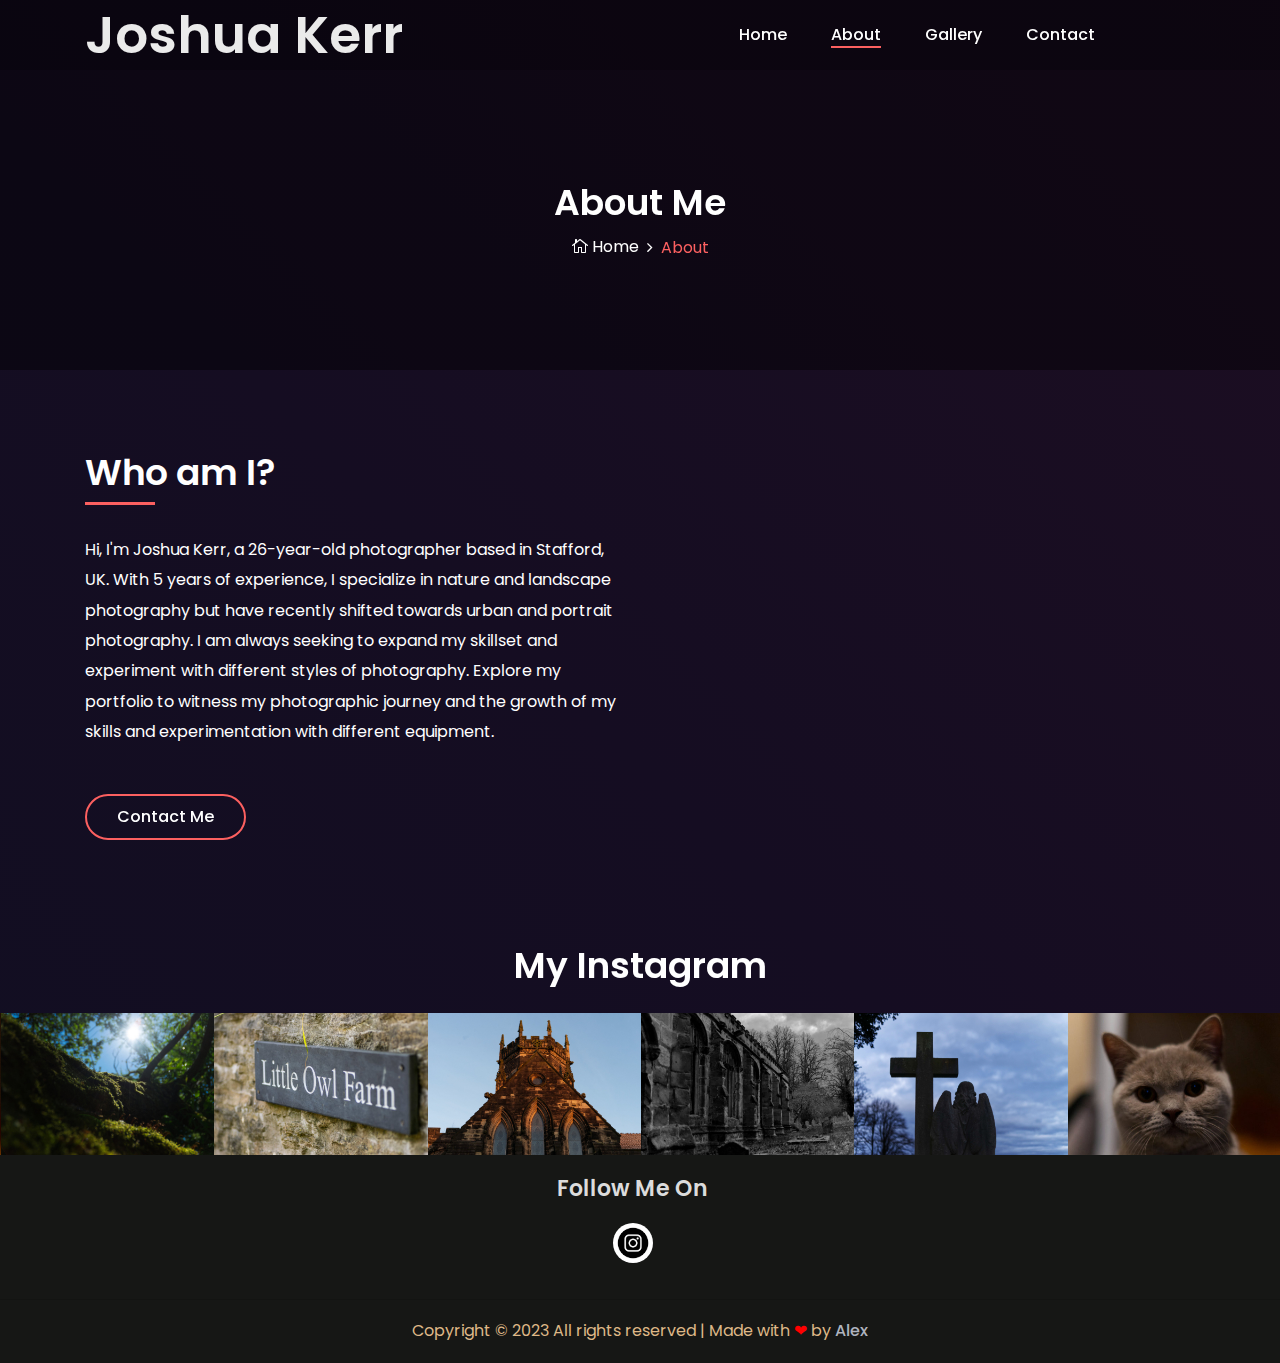
==== commit 0037d5af: "updated insta images using srcset" ====
--- a/about.html
+++ b/about.html
@@ -298,7 +298,7 @@
     </section> -->
 
 
-    <section class="follow-area clearfix" data-aos="fade-right" data-aos-duration="3000">
+    <section class="follow-area clearfix">
         <div class="container">
             <div class="row">
                 <div class="col-12">
@@ -314,9 +314,10 @@
         <div class="instragram-feed-area owl-carousel">
 
             <div class="single-instagram-item">
-                <img src="img/inst-img/1.avif" alt="">
-                <div class="instagram-hover-content text-center d-flex align-items-center justify-content-center">
-                    <a href="#" style="font-size: 18px;">
+                <img src="img/inst-img/1.avif" alt="a moss covered tree with warm sunlight covering it"
+                    srcset="img/inst-img/1m.avif 400w">
+                <div class="instagram-hover-content text-center d-flex align-items-center justify-content-center">
+                    <a href="https://www.instagram.com/p/CfHUGH4IT_W/" style="font-size: 18px;">
                         <i class="fa fa-instagram" aria-hidden="true"></i>
                         <span>@mr_hewdo</span>
                     </a>
@@ -324,9 +325,10 @@
             </div>
 
             <div class="single-instagram-item">
-                <img src="img/inst-img/2.avif" alt="">
-                <div class="instagram-hover-content text-center d-flex align-items-center justify-content-center">
-                    <a href="#" style="font-size: 18px;">
+                <img src="img/inst-img/2.avif" alt="a grey slate sign with the words `little owl farm`"
+                    srcset="img/inst-img/2m.avif 400w">
+                <div class="instagram-hover-content text-center d-flex align-items-center justify-content-center">
+                    <a href="https://www.instagram.com/p/BWQm_sKA7sH/" style="font-size: 18px;">
                         <i class="fa fa-instagram" aria-hidden="true"></i>
                         <span>mr_hewdo</span>
                     </a>
@@ -334,9 +336,11 @@
             </div>
 
             <div class="single-instagram-item">
-                <img src="img/inst-img/3.avif" alt="">
-                <div class="instagram-hover-content text-center d-flex align-items-center justify-content-center">
-                    <a href="#" style="font-size: 18px;">
+                <img src="img/inst-img/3.avif"
+                    alt="a close up photo of a church with the light from a sunrise against it"
+                    srcset="img/inst-img/3m.avif 400w">
+                <div class="instagram-hover-content text-center d-flex align-items-center justify-content-center">
+                    <a href="https://www.instagram.com/p/CoVbAR9oHH0/" style="font-size: 18px;">
                         <i class="fa fa-instagram" aria-hidden="true"></i>
                         <span>mr_hewdo
                         </span>
@@ -345,9 +349,10 @@
             </div>
 
             <div class="single-instagram-item">
-                <img src="img/inst-img/4.avif" alt="">
-                <div class="instagram-hover-content text-center d-flex align-items-center justify-content-center">
-                    <a href="#" style="font-size: 18px;">
+                <img src="img/inst-img/4.avif" alt="a black and white photo of the side of a church"
+                    srcset="img/inst-img/4m.avif 400w">
+                <div class="instagram-hover-content text-center d-flex align-items-center justify-content-center">
+                    <a href="https://www.instagram.com/p/Cn7udLaImkg/" style="font-size: 18px;">
                         <i class="fa fa-instagram" aria-hidden="true"></i>
                         <span>mr_hewdo</span>
                     </a>
@@ -355,9 +360,10 @@
             </div>
 
             <div class="single-instagram-item">
-                <img src="img/inst-img/5.avif" alt="">
-                <div class="instagram-hover-content text-center d-flex align-items-center justify-content-center">
-                    <a href="#" style="font-size: 18px;">
+                <img src="img/inst-img/5.avif" alt="a stone angel next to a stone cross"
+                    srcset="img/inst-img/5m.avif 400w">
+                <div class="instagram-hover-content text-center d-flex align-items-center justify-content-center">
+                    <a href="https://www.instagram.com/p/Cn9ekT4IQYB/" style="font-size: 18px;">
                         <i class="fa fa-instagram" aria-hidden="true"></i>
                         <span>mr_hewdo</span>
                     </a>
@@ -365,9 +371,10 @@
             </div>
 
             <div class="single-instagram-item">
-                <img src="img/inst-img/6.avif" alt="">
-                <div class="instagram-hover-content text-center d-flex align-items-center justify-content-center">
-                    <a href="#" style="font-size: 18px;">
+                <img src="img/inst-img/6.avif" alt="a close up photo of a light brown cat"
+                    srcset="img/inst-img/6m.avif 400w">
+                <div class="instagram-hover-content text-center d-flex align-items-center justify-content-center">
+                    <a href="https://www.instagram.com/p/CoNg6mfom1M/" style="font-size: 18px;">
                         <i class="fa fa-instagram" aria-hidden="true"></i>
                         <span>mr_hewdo</span>
                     </a>
